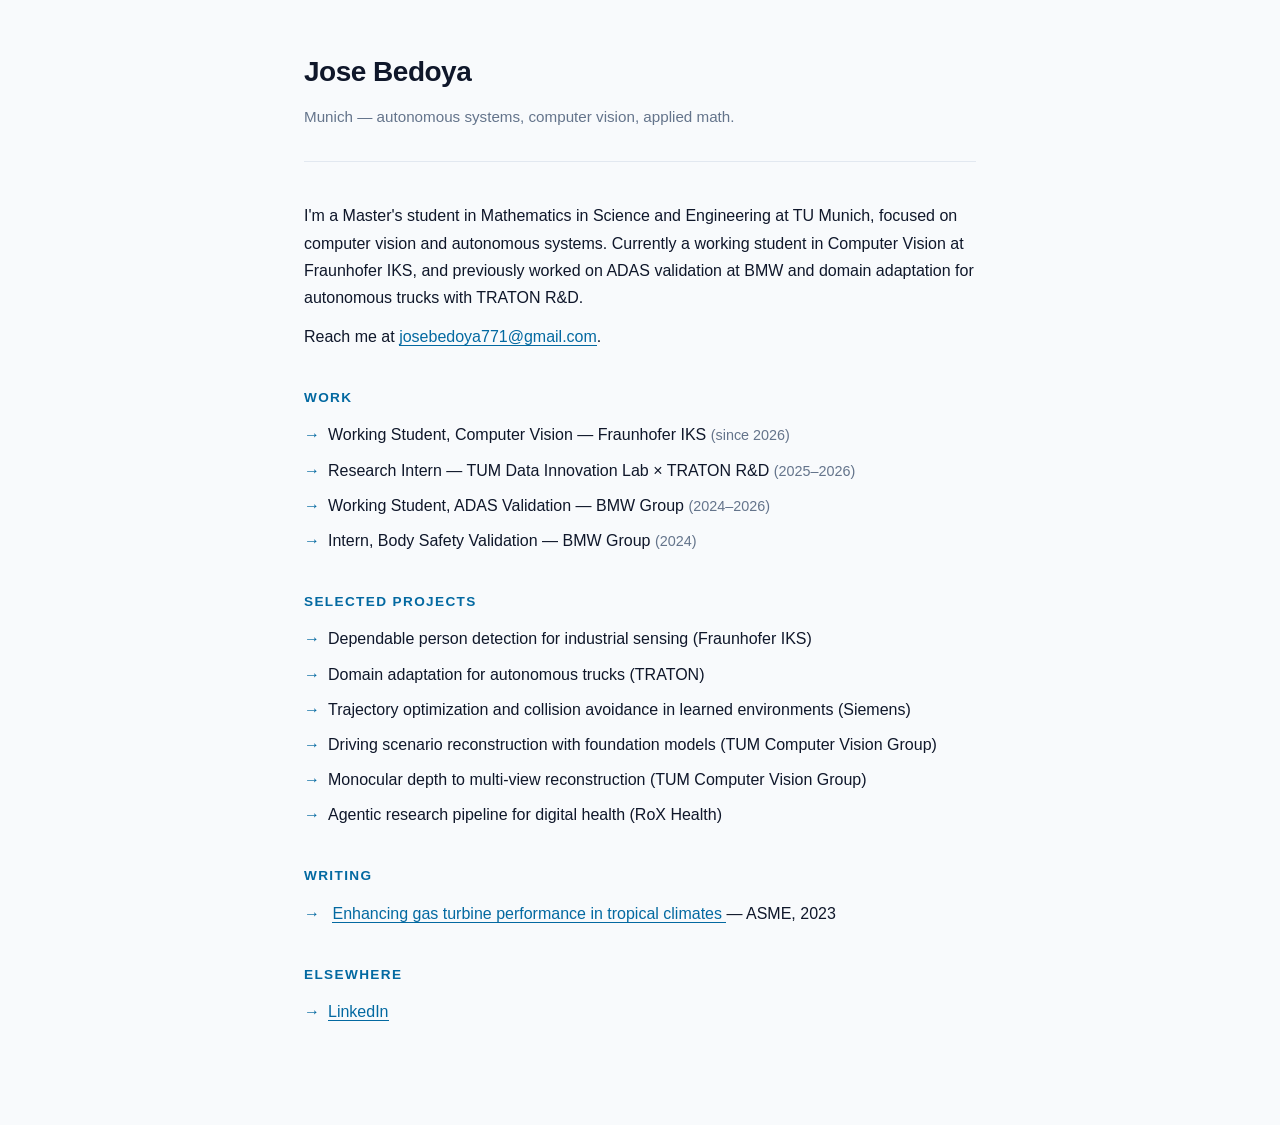
==== index.html @ c8da246c "Updated website 09.2026" ====
<!DOCTYPE html>
<html lang="en">
<head>
<meta charset="UTF-8">
<meta name="viewport" content="width=device-width, initial-scale=1.0">
<title>Jose Bedoya</title>
<meta name="description" content="Personal site of Jose Bedoya.">
<style>
:root {
--text: #0f172a;
--muted: #64748b;
--accent: #0369a1;
--accent-light: #e0f2fe;
--border: #e2e8f0;
--bg: #f8fafc;
    }

@media (prefers-color-scheme: dark) {
:root {
--text: #f1f5f9;
--muted: #cbd5e1;
--accent: #38bdf8;
--accent-light: #082f49;
--border: #334155;
--bg: #0f172a;
      }
    }

* {
margin: 0;
padding: 0;
box-sizing: border-box;
    }

body {
font-family: -apple-system, BlinkMacSystemFont, 'Segoe UI', 'Roboto', 'Oxygen', 'Ubuntu', 'Cantarell', sans-serif;
line-height: 1.7;
color: var(--text);
background: var(--bg);
max-width: 720px;
margin: 0 auto;
padding: 3rem 1.5rem 4rem;
    }

header {
margin-bottom: 2.5rem;
padding-bottom: 2rem;
border-bottom: 1px solid var(--border);
    }

h1 {
font-size: 1.75rem;
font-weight: 700;
margin: 0 0 0.5rem;
letter-spacing: -0.5px;
    }

header p {
color: var(--muted);
margin: 0;
font-size: 0.95rem;
    }

section {
margin-bottom: 2.25rem;
    }

h2 {
font-size: 0.85rem;
font-weight: 700;
text-transform: uppercase;
letter-spacing: 0.1em;
color: var(--accent);
margin: 0 0 0.75rem;
    }

p {
margin: 0 0 0.75rem;
color: var(--text);
    }

p:last-child { margin-bottom: 0; }

a {
color: var(--accent);
text-decoration: none;
border-bottom: 1px solid var(--accent);
transition: all 0.2s ease;
    }

a:hover {
background: var(--accent-light);
border-bottom-color: var(--accent);
padding: 0 2px;
    }

ul {
list-style: none;
padding: 0;
margin: 0;
    }

li {
margin-bottom: 0.5rem;
color: var(--text);
padding-left: 0;
    }

li::before {
content: "→";
color: var(--accent);
margin-right: 0.5rem;
font-weight: 600;
    }

.role-date {
color: var(--muted);
font-size: 0.9rem;
    }
</style>
</head>
<body>
<header>
<h1>Jose Bedoya</h1>
<p>Munich — autonomous systems, computer vision, applied math.</p>
</header>
<section>
<p>
      I'm a Master's student in Mathematics in Science and Engineering at TU Munich,
      focused on computer vision and autonomous systems. Currently a working student
      in Computer Vision at Fraunhofer IKS, and previously worked on ADAS validation
      at BMW and domain adaptation for autonomous trucks with TRATON R&D.
</p>
<p>
      Reach me at <a href="mailto:josebedoya771@gmail.com">josebedoya771@gmail.com</a>.
</p>
</section>
<section>
<h2>Work</h2>
<ul>
<li>Working Student, Computer Vision — Fraunhofer IKS <span class="role-date">(since 2026)</span></li>
<li>Research Intern — TUM Data Innovation Lab × TRATON R&D <span class="role-date">(2025–2026)</span></li>
<li>Working Student, ADAS Validation — BMW Group <span class="role-date">(2024–2026)</span></li>
<li>Intern, Body Safety Validation — BMW Group <span class="role-date">(2024)</span></li>
</ul>
</section>
<section>
<h2>Selected Projects</h2>
<ul>
<li>Dependable person detection for industrial sensing (Fraunhofer IKS)</li>
<li>Domain adaptation for autonomous trucks (TRATON)</li>
<li>Trajectory optimization and collision avoidance in learned environments (Siemens)</li>
<li>Driving scenario reconstruction with foundation models (TUM Computer Vision Group)</li>
<li>Monocular depth to multi-view reconstruction (TUM Computer Vision Group)</li>
<li>Agentic research pipeline for digital health (RoX Health)</li>
</ul>
</section>
<section>
<h2>Writing</h2>
<ul>
<li>
<a href="https://doi.org/10.1115/1.4063679">
          Enhancing gas turbine performance in tropical climates
</a> — ASME, 2023
</li>
</ul>
</section>
<section>
<h2>Elsewhere</h2>
<ul>
<li><a href="https://www.linkedin.com/in/jose-bedoya-916b631a0">LinkedIn</a></li>
</ul>
</section>
</body>
</html>
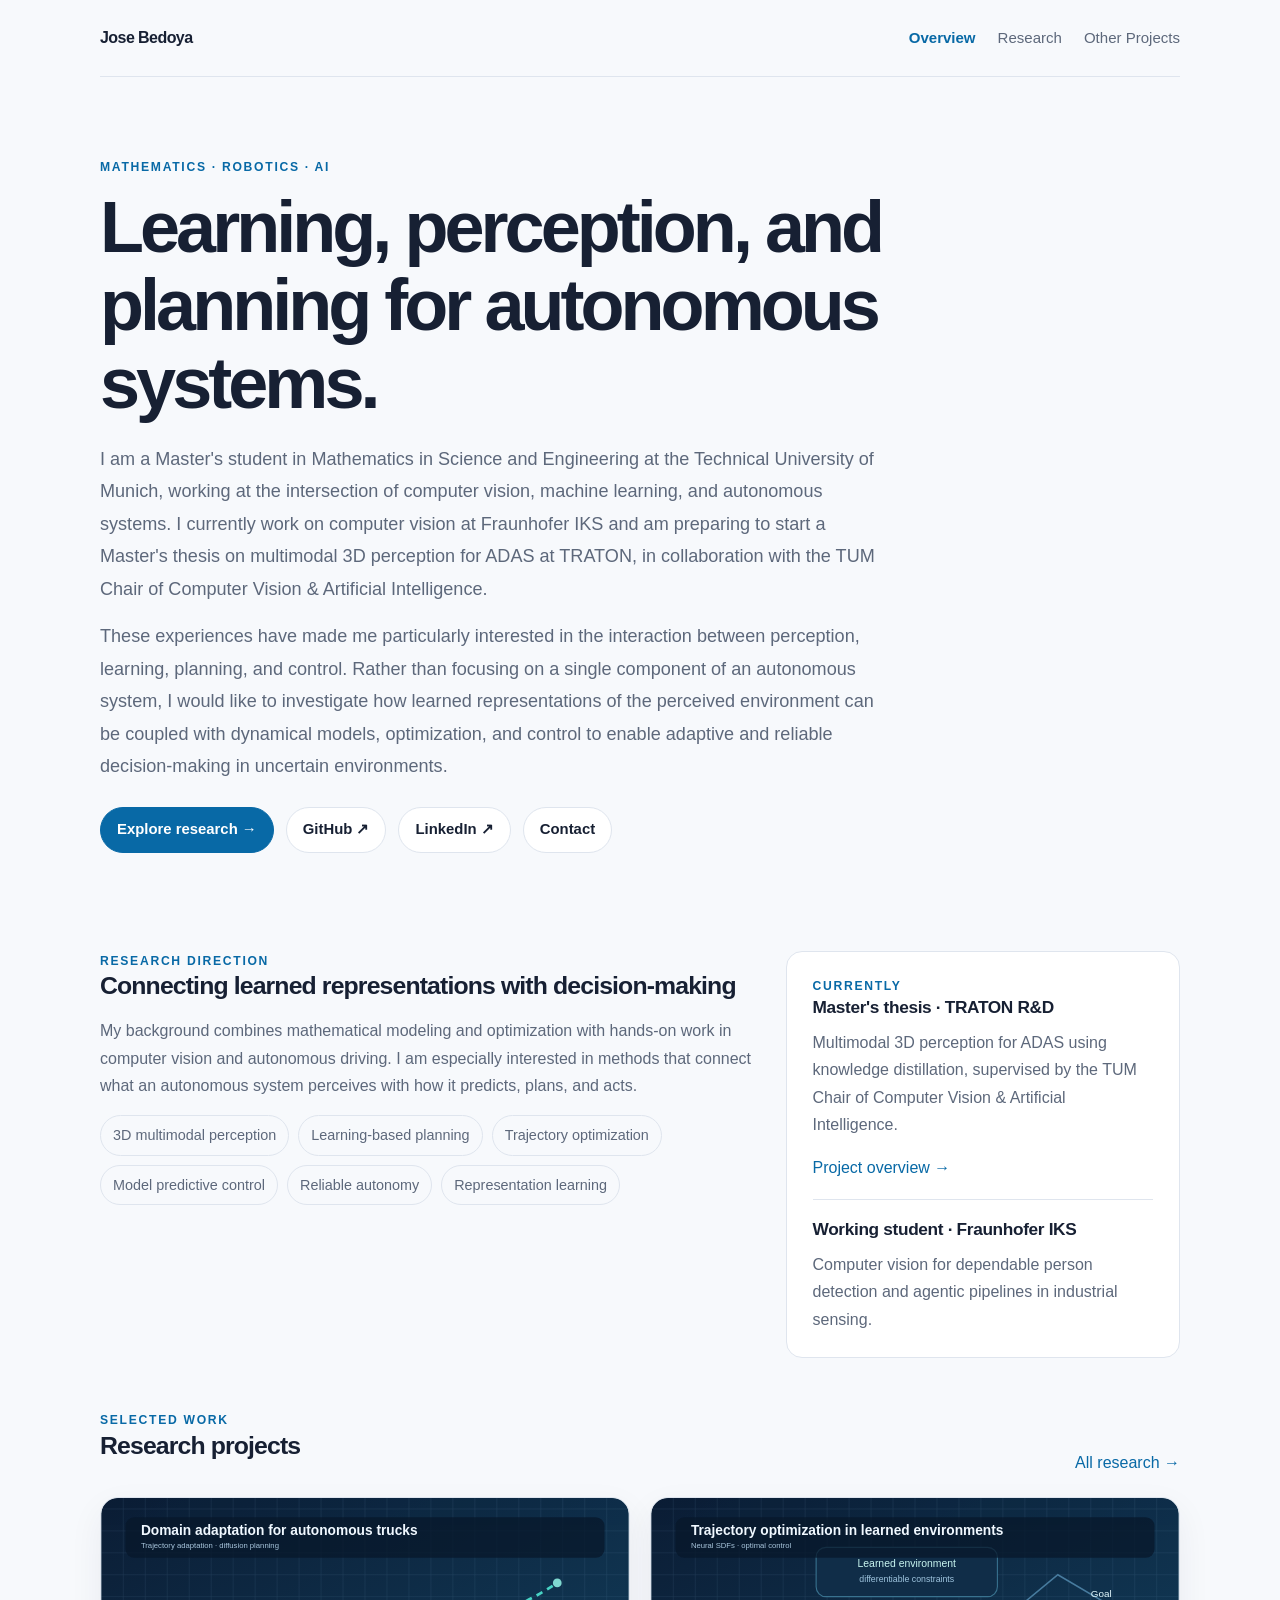
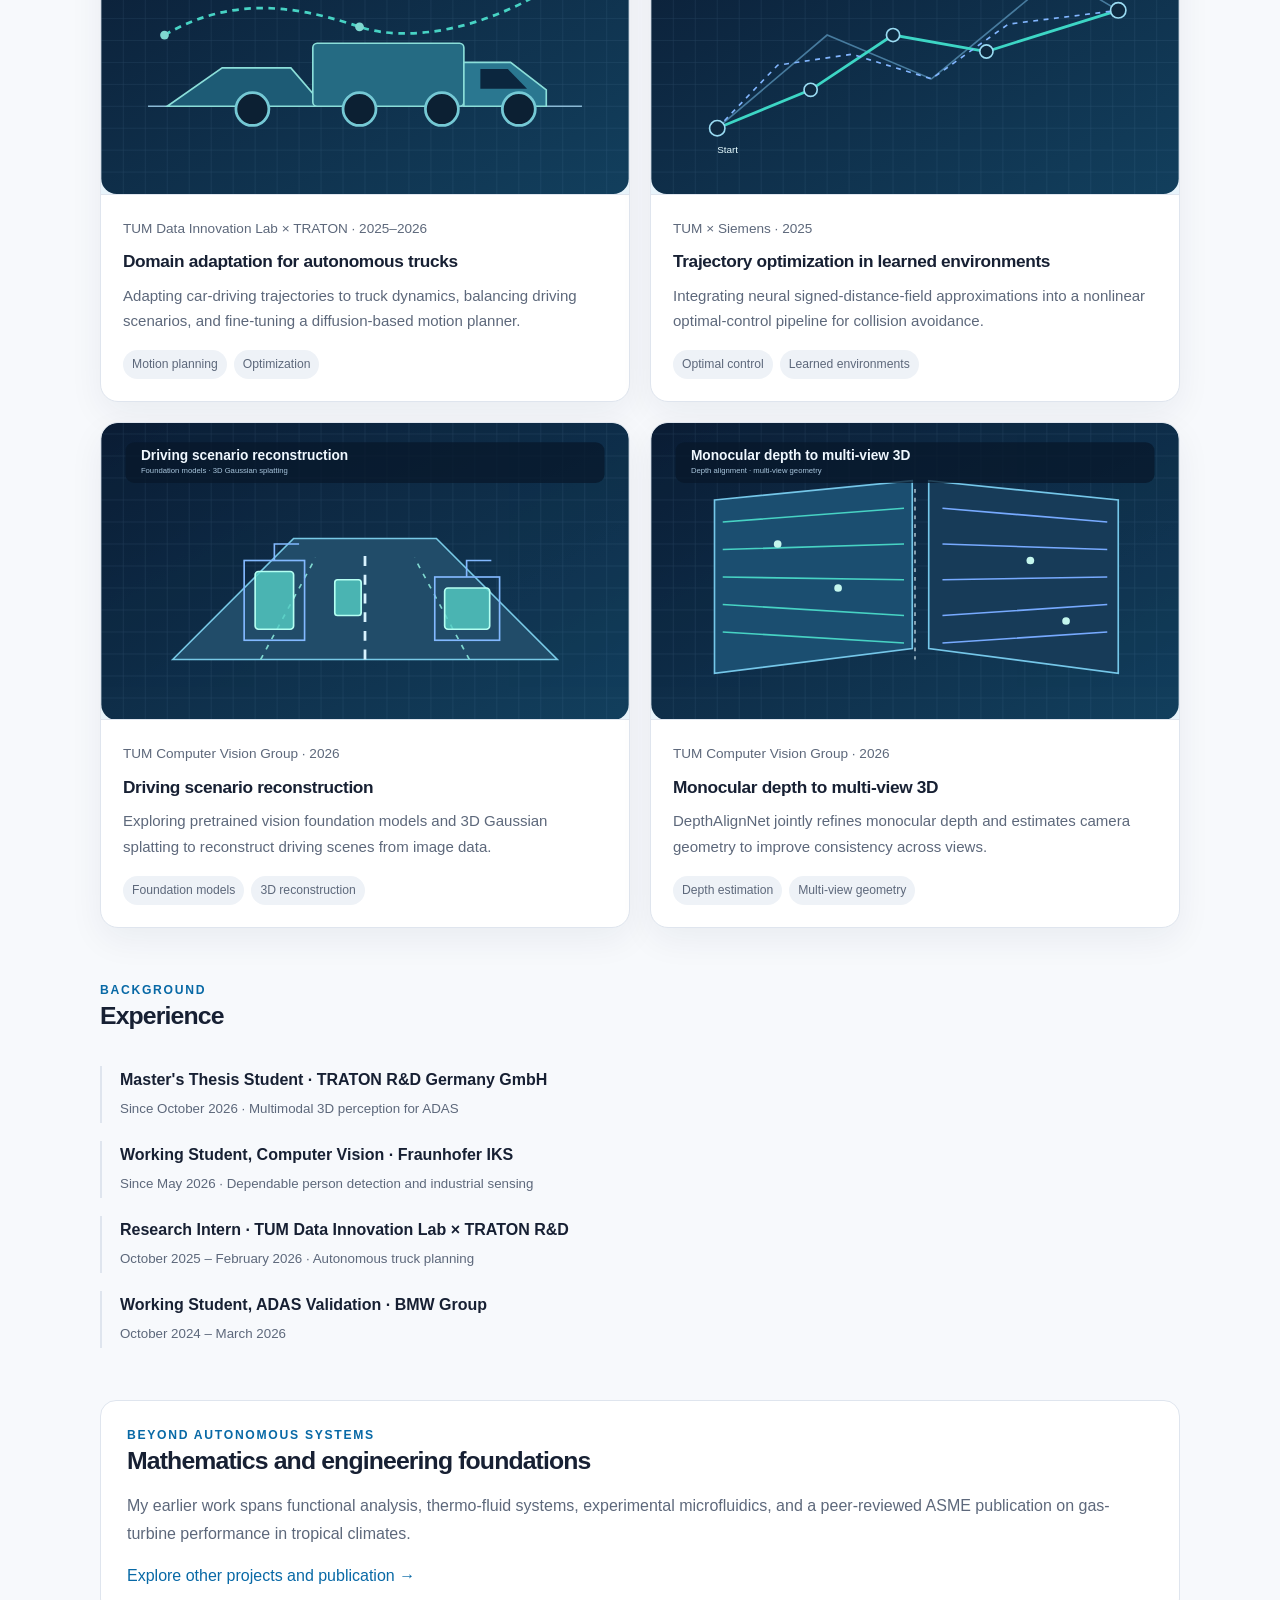
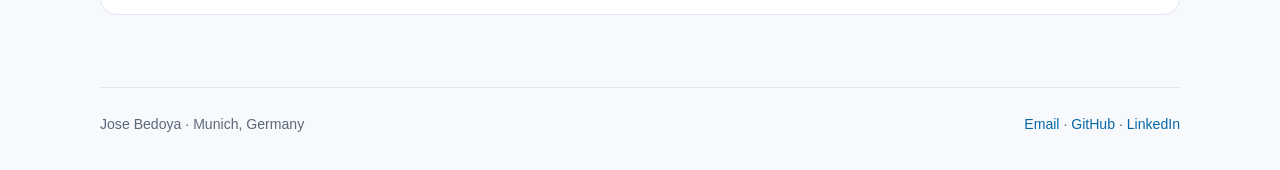
==== commit 043b5560: "Updated website" ====
--- a/index.html
+++ b/index.html
@@ -1,175 +1,22 @@
-<!DOCTYPE html>
-<html lang="en">
-<head>
-<meta charset="UTF-8">
-<meta name="viewport" content="width=device-width, initial-scale=1.0">
-<title>Jose Bedoya</title>
-<meta name="description" content="Personal site of Jose Bedoya.">
-<style>
-:root {
---text: #0f172a;
---muted: #64748b;
---accent: #0369a1;
---accent-light: #e0f2fe;
---border: #e2e8f0;
---bg: #f8fafc;
-    }
-
-@media (prefers-color-scheme: dark) {
-:root {
---text: #f1f5f9;
---muted: #cbd5e1;
---accent: #38bdf8;
---accent-light: #082f49;
---border: #334155;
---bg: #0f172a;
-      }
-    }
-
-* {
-margin: 0;
-padding: 0;
-box-sizing: border-box;
-    }
-
-body {
-font-family: -apple-system, BlinkMacSystemFont, 'Segoe UI', 'Roboto', 'Oxygen', 'Ubuntu', 'Cantarell', sans-serif;
-line-height: 1.7;
-color: var(--text);
-background: var(--bg);
-max-width: 720px;
-margin: 0 auto;
-padding: 3rem 1.5rem 4rem;
-    }
-
-header {
-margin-bottom: 2.5rem;
-padding-bottom: 2rem;
-border-bottom: 1px solid var(--border);
-    }
-
-h1 {
-font-size: 1.75rem;
-font-weight: 700;
-margin: 0 0 0.5rem;
-letter-spacing: -0.5px;
-    }
-
-header p {
-color: var(--muted);
-margin: 0;
-font-size: 0.95rem;
-    }
-
-section {
-margin-bottom: 2.25rem;
-    }
-
-h2 {
-font-size: 0.85rem;
-font-weight: 700;
-text-transform: uppercase;
-letter-spacing: 0.1em;
-color: var(--accent);
-margin: 0 0 0.75rem;
-    }
-
-p {
-margin: 0 0 0.75rem;
-color: var(--text);
-    }
-
-p:last-child { margin-bottom: 0; }
-
-a {
-color: var(--accent);
-text-decoration: none;
-border-bottom: 1px solid var(--accent);
-transition: all 0.2s ease;
-    }
-
-a:hover {
-background: var(--accent-light);
-border-bottom-color: var(--accent);
-padding: 0 2px;
-    }
-
-ul {
-list-style: none;
-padding: 0;
-margin: 0;
-    }
-
-li {
-margin-bottom: 0.5rem;
-color: var(--text);
-padding-left: 0;
-    }
-
-li::before {
-content: "→";
-color: var(--accent);
-margin-right: 0.5rem;
-font-weight: 600;
-    }
-
-.role-date {
-color: var(--muted);
-font-size: 0.9rem;
-    }
-</style>
-</head>
-<body>
-<header>
-<h1>Jose Bedoya</h1>
-<p>Munich — autonomous systems, computer vision, applied math.</p>
-</header>
-<section>
-<p>
-      I'm a Master's student in Mathematics in Science and Engineering at TU Munich,
-      focused on computer vision and autonomous systems. Currently a working student
-      in Computer Vision at Fraunhofer IKS, and previously worked on ADAS validation
-      at BMW and domain adaptation for autonomous trucks with TRATON R&D.
-</p>
-<p>
-      Reach me at <a href="mailto:josebedoya771@gmail.com">josebedoya771@gmail.com</a>.
-</p>
-</section>
-<section>
-<h2>Work</h2>
-<ul>
-<li>Working Student, Computer Vision — Fraunhofer IKS <span class="role-date">(since 2026)</span></li>
-<li>Research Intern — TUM Data Innovation Lab × TRATON R&D <span class="role-date">(2025–2026)</span></li>
-<li>Working Student, ADAS Validation — BMW Group <span class="role-date">(2024–2026)</span></li>
-<li>Intern, Body Safety Validation — BMW Group <span class="role-date">(2024)</span></li>
-</ul>
-</section>
-<section>
-<h2>Selected Projects</h2>
-<ul>
-<li>Dependable person detection for industrial sensing (Fraunhofer IKS)</li>
-<li>Domain adaptation for autonomous trucks (TRATON)</li>
-<li>Trajectory optimization and collision avoidance in learned environments (Siemens)</li>
-<li>Driving scenario reconstruction with foundation models (TUM Computer Vision Group)</li>
-<li>Monocular depth to multi-view reconstruction (TUM Computer Vision Group)</li>
-<li>Agentic research pipeline for digital health (RoX Health)</li>
-</ul>
-</section>
-<section>
-<h2>Writing</h2>
-<ul>
-<li>
-<a href="https://doi.org/10.1115/1.4063679">
-          Enhancing gas turbine performance in tropical climates
-</a> — ASME, 2023
-</li>
-</ul>
-</section>
-<section>
-<h2>Elsewhere</h2>
-<ul>
-<li><a href="https://www.linkedin.com/in/jose-bedoya-916b631a0">LinkedIn</a></li>
-</ul>
-</section>
-</body>
-</html>+<!doctype html>
+<html lang="en"><head><meta charset="utf-8"><meta name="viewport" content="width=device-width,initial-scale=1"><meta name="description" content="Jose Bedoya — learning, perception, planning and control for autonomous systems."><meta name="theme-color" content="#0b1d35"><title>Overview · Jose Bedoya</title><link rel="stylesheet" href="assets/style.css"></head><body><div class="wrap"><nav><a class="brand" href="index.html">Jose Bedoya</a><div class="navlinks"><a href="index.html" aria-current="page">Overview</a><a href="research.html" >Research</a><a href="projects.html" >Other Projects</a></div></nav><main>
+<section class="hero"><div class="eyebrow">Mathematics · Robotics · AI</div>
+<h1>Learning, perception, and planning for autonomous systems.</h1>
+<p class="lead">I am a Master's student in Mathematics in Science and Engineering at the Technical University of Munich, working at the intersection of computer vision, machine learning, and autonomous systems. I currently work on computer vision at Fraunhofer IKS and am preparing to start a Master's thesis on multimodal 3D perception for ADAS at TRATON, in collaboration with the TUM Chair of Computer Vision & Artificial Intelligence.</p>
+<p class="lead">These experiences have made me particularly interested in the interaction between perception, learning, planning, and control. Rather than focusing on a single component of an autonomous system, I would like to investigate how learned representations of the perceived environment can be coupled with dynamical models, optimization, and control to enable adaptive and reliable decision-making in uncertain environments.</p>
+<div class="hero-actions"><a class="button primary" href="research.html">Explore research →</a><a class="button" href="https://github.com/joebarranquilla">GitHub ↗</a><a class="button" href="https://www.linkedin.com/in/jose-bedoya-916b631a0">LinkedIn ↗</a><a class="button" href="mailto:josebedoya771@gmail.com">Contact</a></div></section>
+<section class="section two-col"><div><div class="eyebrow">Research direction</div><h2>Connecting learned representations with decision-making</h2><p>My background combines mathematical modeling and optimization with hands-on work in computer vision and autonomous driving. I am especially interested in methods that connect what an autonomous system perceives with how it predicts, plans, and acts.</p><div class="interest-list"><span>3D multimodal perception</span><span>Learning-based planning</span><span>Trajectory optimization</span><span>Model predictive control</span><span>Reliable autonomy</span><span>Representation learning</span></div></div><aside class="callout"><div class="eyebrow">Currently</div><h3>Master's thesis · TRATON R&D</h3><p>Multimodal 3D perception for ADAS using knowledge distillation, supervised by the TUM Chair of Computer Vision & Artificial Intelligence.</p><p><a href="research.html#traton">Project overview →</a></p><hr style="border:0;border-top:1px solid var(--line);margin:18px 0"><h3>Working student · Fraunhofer IKS</h3><p>Computer vision for dependable person detection and agentic pipelines in industrial sensing.</p></aside></section>
+<section class="section"><div class="section-head"><div><div class="eyebrow">Selected work</div><h2>Research projects</h2></div><a href="research.html">All research →</a></div><div class="grid">
+<article class="card"><img class="card-media" src="assets/projects/truck-adaptation.svg" alt="Illustrative schematic of truck trajectory adaptation"><div class="card-body"><div class="meta">TUM Data Innovation Lab × TRATON · 2025–2026</div><h3>Domain adaptation for autonomous trucks</h3><p>Adapting car-driving trajectories to truck dynamics, balancing driving scenarios, and fine-tuning a diffusion-based motion planner.</p><div class="tags"><span class="tag">Motion planning</span><span class="tag">Optimization</span></div></div></article>
+<article class="card"><img class="card-media" src="assets/projects/trajectory-optimization.svg" alt="Illustrative trajectory optimization schematic"><div class="card-body"><div class="meta">TUM × Siemens · 2025</div><h3>Trajectory optimization in learned environments</h3><p>Integrating neural signed-distance-field approximations into a nonlinear optimal-control pipeline for collision avoidance.</p><div class="tags"><span class="tag">Optimal control</span><span class="tag">Learned environments</span></div></div></article>
+<article class="card"><img class="card-media" src="assets/projects/driving-reconstruction.svg" alt="Illustrative driving scene reconstruction schematic"><div class="card-body"><div class="meta">TUM Computer Vision Group · 2026</div><h3>Driving scenario reconstruction</h3><p>Exploring pretrained vision foundation models and 3D Gaussian splatting to reconstruct driving scenes from image data.</p><div class="tags"><span class="tag">Foundation models</span><span class="tag">3D reconstruction</span></div></div></article>
+<article class="card"><img class="card-media" src="assets/projects/depth-alignment.svg" alt="Illustrative multi-view depth alignment schematic"><div class="card-body"><div class="meta">TUM Computer Vision Group · 2026</div><h3>Monocular depth to multi-view 3D</h3><p>DepthAlignNet jointly refines monocular depth and estimates camera geometry to improve consistency across views.</p><div class="tags"><span class="tag">Depth estimation</span><span class="tag">Multi-view geometry</span></div></div></article>
+</div></section>
+<section class="section"><div class="section-head"><div><div class="eyebrow">Background</div><h2>Experience</h2></div></div><div class="timeline">
+<div class="timeline-item"><strong>Master's Thesis Student · TRATON R&D Germany GmbH</strong><small>Since October 2026 · Multimodal 3D perception for ADAS</small></div>
+<div class="timeline-item"><strong>Working Student, Computer Vision · Fraunhofer IKS</strong><small>Since May 2026 · Dependable person detection and industrial sensing</small></div>
+<div class="timeline-item"><strong>Research Intern · TUM Data Innovation Lab × TRATON R&D</strong><small>October 2025 – February 2026 · Autonomous truck planning</small></div>
+<div class="timeline-item"><strong>Working Student, ADAS Validation · BMW Group</strong><small>October 2024 – March 2026</small></div>
+</div></section>
+<section class="section"><div class="callout"><div class="eyebrow">Beyond autonomous systems</div><h2>Mathematics and engineering foundations</h2><p>My earlier work spans functional analysis, thermo-fluid systems, experimental microfluidics, and a peer-reviewed ASME publication on gas-turbine performance in tropical climates.</p><a href="projects.html">Explore other projects and publication →</a></div></section>
+</main><footer><span>Jose Bedoya · Munich, Germany</span><span><a href="mailto:josebedoya771@gmail.com">Email</a> · <a href="https://github.com/joebarranquilla">GitHub</a> · <a href="https://www.linkedin.com/in/jose-bedoya-916b631a0">LinkedIn</a></span></footer></div></body></html>
--- a/assets/style.css
+++ b/assets/style.css
@@ -0,0 +1,7 @@
+:root{color-scheme:light dark;--bg:#f7f9fc;--surface:#fff;--text:#172033;--muted:#5d687b;--line:#dfe5ee;--accent:#0869a6;--soft:#e8f4fb;--tag:#eef2f7;--shadow:0 12px 35px rgba(20,40,70,.06)}
+@media(prefers-color-scheme:dark){:root{--bg:#0b1220;--surface:#111b2d;--text:#eef3fb;--muted:#a9b6c9;--line:#28364b;--accent:#62c5ff;--soft:#122c40;--tag:#1a273a;--shadow:0 12px 35px rgba(0,0,0,.18)}}
+*{box-sizing:border-box}html{scroll-behavior:smooth}body{margin:0;background:var(--bg);color:var(--text);font:16px/1.72 Inter,-apple-system,BlinkMacSystemFont,"Segoe UI",sans-serif}
+a{color:var(--accent);text-decoration:none}a:hover{text-decoration:underline}.wrap{width:min(1080px,calc(100% - 40px));margin:auto}
+nav{display:flex;align-items:center;justify-content:space-between;gap:20px;padding:24px 0;border-bottom:1px solid var(--line)}.brand{font-weight:750;letter-spacing:-.035em;color:var(--text)}.navlinks{display:flex;gap:22px;flex-wrap:wrap}.navlinks a{font-size:.94rem;color:var(--muted)}.navlinks a[aria-current=page]{color:var(--accent);font-weight:700}
+main{padding:58px 0 72px}.eyebrow{text-transform:uppercase;letter-spacing:.14em;font-size:.76rem;font-weight:750;color:var(--accent)}h1,h2,h3,p{margin-top:0}h1{font-size:clamp(2.4rem,6vw,4.5rem);line-height:1.08;letter-spacing:-.055em;max-width:850px;margin:12px 0 20px}h2{font-size:1.55rem;letter-spacing:-.035em;line-height:1.2;margin-bottom:16px}h3{font-size:1.08rem;line-height:1.35;letter-spacing:-.02em;margin-bottom:9px}p{color:var(--muted);margin-bottom:15px}.lead{font-size:1.13rem;max-width:790px;line-height:1.8}.hero{padding:22px 0 46px}.hero-actions{display:flex;gap:12px;flex-wrap:wrap;margin-top:24px}.button{display:inline-flex;align-items:center;gap:8px;border:1px solid var(--line);border-radius:999px;padding:9px 16px;font-size:.93rem;font-weight:650;color:var(--text);background:var(--surface)}.button.primary{background:var(--accent);border-color:var(--accent);color:white}.section{margin-top:52px}.section-head{display:flex;align-items:end;justify-content:space-between;gap:20px;margin-bottom:20px}.section-head p{margin:0}.grid{display:grid;grid-template-columns:repeat(2,minmax(0,1fr));gap:20px}.card{border:1px solid var(--line);background:var(--surface);border-radius:18px;overflow:hidden;box-shadow:var(--shadow)}.card-media{display:block;width:100%;aspect-ratio:16/9;object-fit:cover;background:var(--soft);border-bottom:1px solid var(--line)}.card-body{padding:22px}.meta{font-size:.85rem;color:var(--muted);margin-bottom:10px}.tags{display:flex;gap:7px;flex-wrap:wrap;margin-top:16px}.tag{font-size:.76rem;color:var(--muted);background:var(--tag);border-radius:999px;padding:4px 9px}.card p{font-size:.94rem;margin-bottom:0}.project-list{display:grid;gap:20px}.project{display:grid;grid-template-columns:minmax(220px,.85fr) minmax(0,1.35fr);gap:24px;border:1px solid var(--line);background:var(--surface);border-radius:18px;overflow:hidden;padding:18px}.project img{width:100%;height:100%;min-height:190px;max-height:270px;object-fit:cover;border-radius:12px;background:var(--soft)}.project-content{padding:6px 6px 6px 0}.project-content p{margin-bottom:12px}.project-links{display:flex;gap:14px;flex-wrap:wrap;font-size:.92rem;margin-top:13px}.callout{padding:24px 26px;border:1px solid var(--line);border-radius:16px;background:var(--surface)}.callout p:last-child{margin-bottom:0}.two-col{display:grid;grid-template-columns:1.25fr .75fr;gap:28px}.interest-list{display:flex;flex-wrap:wrap;gap:9px}.interest-list span{border:1px solid var(--line);border-radius:999px;padding:7px 12px;color:var(--muted);font-size:.9rem}.timeline{display:grid;gap:18px}.timeline-item{border-left:2px solid var(--line);padding:0 0 2px 18px}.timeline-item strong{display:block}.timeline-item small{color:var(--muted)}footer{border-top:1px solid var(--line);padding:24px 0 34px;color:var(--muted);font-size:.88rem;display:flex;justify-content:space-between;gap:20px;flex-wrap:wrap}
+@media(max-width:720px){.wrap{width:min(100% - 28px,1080px)}nav{align-items:flex-start;flex-direction:column}.navlinks{gap:15px}main{padding-top:38px}.grid,.two-col{grid-template-columns:1fr}.project{grid-template-columns:1fr}.project img{height:auto;aspect-ratio:16/9;min-height:0}.section{margin-top:40px}.card-body{padding:18px}}
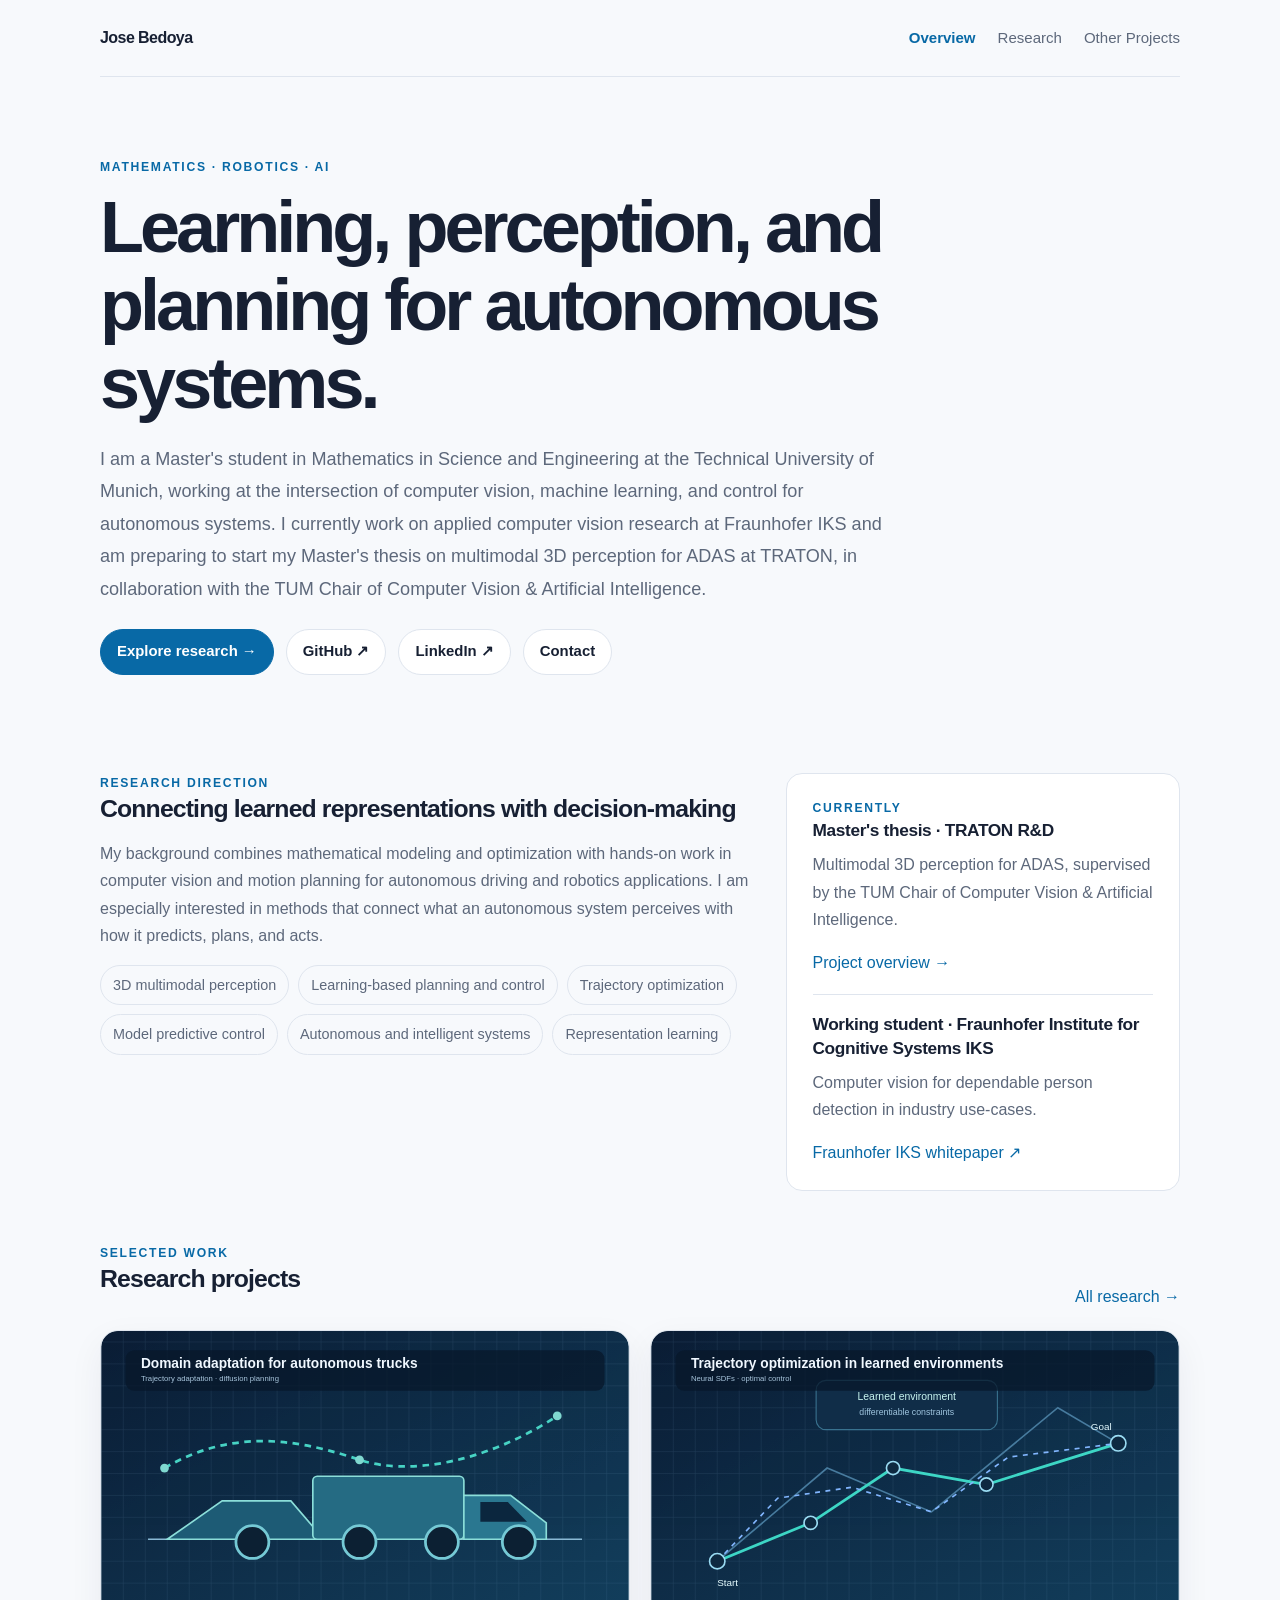
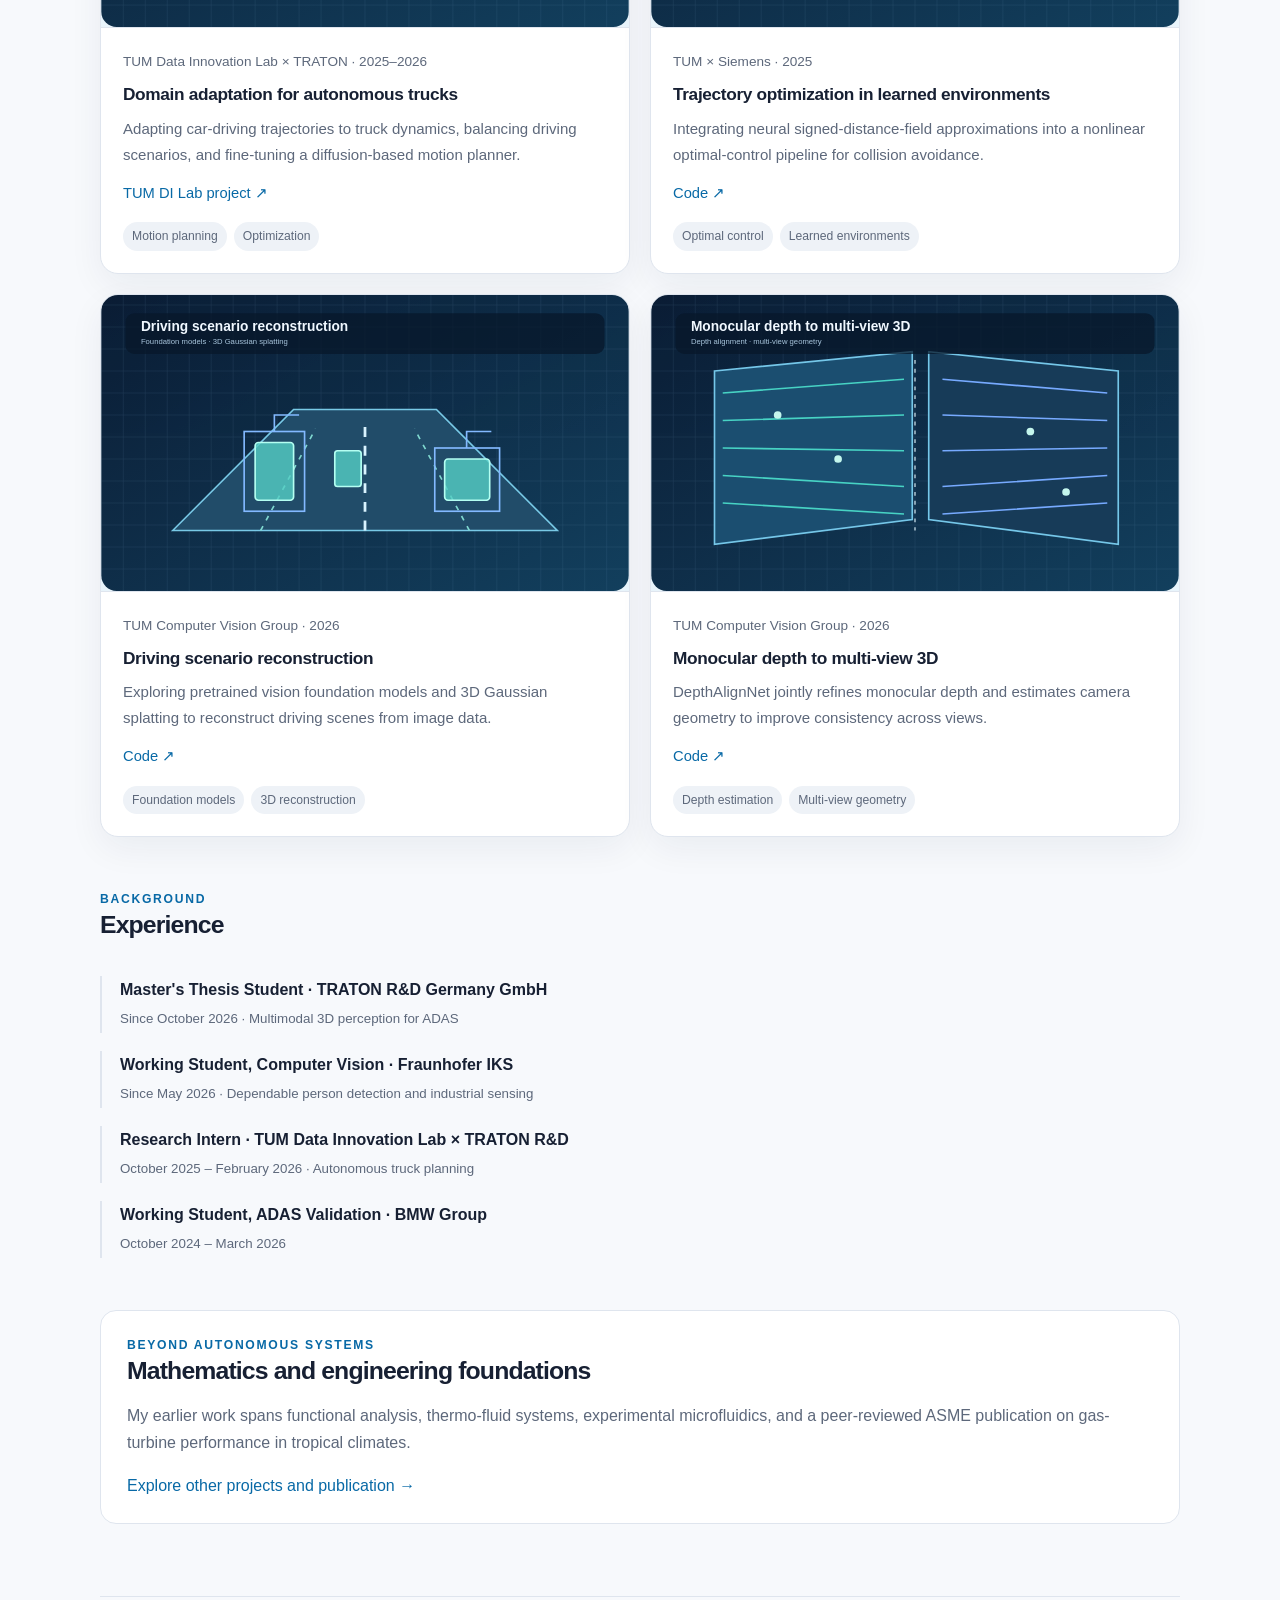
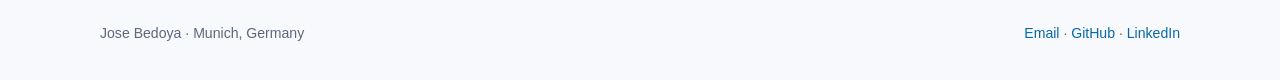
==== commit 5562ba12: "Adapted illustrations" ====
--- a/index.html
+++ b/index.html
@@ -2,15 +2,14 @@
 <html lang="en"><head><meta charset="utf-8"><meta name="viewport" content="width=device-width,initial-scale=1"><meta name="description" content="Jose Bedoya — learning, perception, planning and control for autonomous systems."><meta name="theme-color" content="#0b1d35"><title>Overview · Jose Bedoya</title><link rel="stylesheet" href="assets/style.css"></head><body><div class="wrap"><nav><a class="brand" href="index.html">Jose Bedoya</a><div class="navlinks"><a href="index.html" aria-current="page">Overview</a><a href="research.html" >Research</a><a href="projects.html" >Other Projects</a></div></nav><main>
 <section class="hero"><div class="eyebrow">Mathematics · Robotics · AI</div>
 <h1>Learning, perception, and planning for autonomous systems.</h1>
-<p class="lead">I am a Master's student in Mathematics in Science and Engineering at the Technical University of Munich, working at the intersection of computer vision, machine learning, and autonomous systems. I currently work on computer vision at Fraunhofer IKS and am preparing to start a Master's thesis on multimodal 3D perception for ADAS at TRATON, in collaboration with the TUM Chair of Computer Vision & Artificial Intelligence.</p>
-<p class="lead">These experiences have made me particularly interested in the interaction between perception, learning, planning, and control. Rather than focusing on a single component of an autonomous system, I would like to investigate how learned representations of the perceived environment can be coupled with dynamical models, optimization, and control to enable adaptive and reliable decision-making in uncertain environments.</p>
+<p class="lead">I am a Master's student in Mathematics in Science and Engineering at the Technical University of Munich, working at the intersection of computer vision, machine learning, and control for autonomous systems. I currently work on applied computer vision research at Fraunhofer IKS and am preparing to start my Master's thesis on multimodal 3D perception for ADAS at TRATON, in collaboration with the TUM Chair of Computer Vision & Artificial Intelligence.</p>
 <div class="hero-actions"><a class="button primary" href="research.html">Explore research →</a><a class="button" href="https://github.com/joebarranquilla">GitHub ↗</a><a class="button" href="https://www.linkedin.com/in/jose-bedoya-916b631a0">LinkedIn ↗</a><a class="button" href="mailto:josebedoya771@gmail.com">Contact</a></div></section>
-<section class="section two-col"><div><div class="eyebrow">Research direction</div><h2>Connecting learned representations with decision-making</h2><p>My background combines mathematical modeling and optimization with hands-on work in computer vision and autonomous driving. I am especially interested in methods that connect what an autonomous system perceives with how it predicts, plans, and acts.</p><div class="interest-list"><span>3D multimodal perception</span><span>Learning-based planning</span><span>Trajectory optimization</span><span>Model predictive control</span><span>Reliable autonomy</span><span>Representation learning</span></div></div><aside class="callout"><div class="eyebrow">Currently</div><h3>Master's thesis · TRATON R&D</h3><p>Multimodal 3D perception for ADAS using knowledge distillation, supervised by the TUM Chair of Computer Vision & Artificial Intelligence.</p><p><a href="research.html#traton">Project overview →</a></p><hr style="border:0;border-top:1px solid var(--line);margin:18px 0"><h3>Working student · Fraunhofer IKS</h3><p>Computer vision for dependable person detection and agentic pipelines in industrial sensing.</p></aside></section>
+<section class="section two-col"><div><div class="eyebrow">Research direction</div><h2>Connecting learned representations with decision-making</h2><p>My background combines mathematical modeling and optimization with hands-on work in computer vision and motion planning for autonomous driving and robotics applications. I am especially interested in methods that connect what an autonomous system perceives with how it predicts, plans, and acts.</p><div class="interest-list"><span>3D multimodal perception</span><span>Learning-based planning and control</span><span>Trajectory optimization</span><span>Model predictive control</span><span>Autonomous and intelligent systems</span><span>Representation learning</span></div></div><aside class="callout"><div class="eyebrow">Currently</div><h3>Master's thesis · TRATON R&D</h3><p>Multimodal 3D perception for ADAS, supervised by the TUM Chair of Computer Vision & Artificial Intelligence.</p><p><a href="research.html#traton">Project overview →</a></p><hr style="border:0;border-top:1px solid var(--line);margin:18px 0"><h3>Working student · Fraunhofer Institute for Cognitive Systems IKS</h3><p>Computer vision for dependable person detection in industry use-cases.</p><p><a href="https://www.iks.fraunhofer.de/en/publications/whitepapers-studies/whitepaper-dependable-person-detection.html">Fraunhofer IKS whitepaper ↗</a></p></aside></section>
 <section class="section"><div class="section-head"><div><div class="eyebrow">Selected work</div><h2>Research projects</h2></div><a href="research.html">All research →</a></div><div class="grid">
-<article class="card"><img class="card-media" src="assets/projects/truck-adaptation.svg" alt="Illustrative schematic of truck trajectory adaptation"><div class="card-body"><div class="meta">TUM Data Innovation Lab × TRATON · 2025–2026</div><h3>Domain adaptation for autonomous trucks</h3><p>Adapting car-driving trajectories to truck dynamics, balancing driving scenarios, and fine-tuning a diffusion-based motion planner.</p><div class="tags"><span class="tag">Motion planning</span><span class="tag">Optimization</span></div></div></article>
-<article class="card"><img class="card-media" src="assets/projects/trajectory-optimization.svg" alt="Illustrative trajectory optimization schematic"><div class="card-body"><div class="meta">TUM × Siemens · 2025</div><h3>Trajectory optimization in learned environments</h3><p>Integrating neural signed-distance-field approximations into a nonlinear optimal-control pipeline for collision avoidance.</p><div class="tags"><span class="tag">Optimal control</span><span class="tag">Learned environments</span></div></div></article>
-<article class="card"><img class="card-media" src="assets/projects/driving-reconstruction.svg" alt="Illustrative driving scene reconstruction schematic"><div class="card-body"><div class="meta">TUM Computer Vision Group · 2026</div><h3>Driving scenario reconstruction</h3><p>Exploring pretrained vision foundation models and 3D Gaussian splatting to reconstruct driving scenes from image data.</p><div class="tags"><span class="tag">Foundation models</span><span class="tag">3D reconstruction</span></div></div></article>
-<article class="card"><img class="card-media" src="assets/projects/depth-alignment.svg" alt="Illustrative multi-view depth alignment schematic"><div class="card-body"><div class="meta">TUM Computer Vision Group · 2026</div><h3>Monocular depth to multi-view 3D</h3><p>DepthAlignNet jointly refines monocular depth and estimates camera geometry to improve consistency across views.</p><div class="tags"><span class="tag">Depth estimation</span><span class="tag">Multi-view geometry</span></div></div></article>
+<article class="card"><img class="card-media" src="assets/projects/truck-adaptation.svg" alt="Illustrative schematic of truck trajectory adaptation"><div class="card-body"><div class="meta">TUM Data Innovation Lab × TRATON · 2025–2026</div><h3>Domain adaptation for autonomous trucks</h3><p>Adapting car-driving trajectories to truck dynamics, balancing driving scenarios, and fine-tuning a diffusion-based motion planner.</p><div class="project-links"><a href="https://www.mdsi.tum.de/di-lab/vergangene-projekte/ws25-traton-domain-adaptation-for-autonomous-trucks-leveraging-car-based-driving-data/">TUM DI Lab project ↗</a></div><div class="tags"><span class="tag">Motion planning</span><span class="tag">Optimization</span></div></div></article>
+<article class="card"><img class="card-media" src="assets/projects/trajectory-optimization.svg" alt="Illustrative trajectory optimization schematic"><div class="card-body"><div class="meta">TUM × Siemens · 2025</div><h3>Trajectory optimization in learned environments</h3><p>Integrating neural signed-distance-field approximations into a nonlinear optimal-control pipeline for collision avoidance.</p><div class="project-links"><a href="https://github.com/pyMSE/NLOTrajectories">Code ↗</a></div><div class="tags"><span class="tag">Optimal control</span><span class="tag">Learned environments</span></div></div></article>
+<article class="card"><img class="card-media" src="assets/projects/driving-reconstruction.svg" alt="Illustrative driving scene reconstruction schematic"><div class="card-body"><div class="meta">TUM Computer Vision Group · 2026</div><h3>Driving scenario reconstruction</h3><p>Exploring pretrained vision foundation models and 3D Gaussian splatting to reconstruct driving scenes from image data.</p><div class="project-links"><a href="https://github.com/joebarranquilla/Driving-Scene3R">Code ↗</a></div><div class="tags"><span class="tag">Foundation models</span><span class="tag">3D reconstruction</span></div></div></article>
+<article class="card"><img class="card-media" src="assets/projects/depth-alignment.svg" alt="Illustrative multi-view depth alignment schematic"><div class="card-body"><div class="meta">TUM Computer Vision Group · 2026</div><h3>Monocular depth to multi-view 3D</h3><p>DepthAlignNet jointly refines monocular depth and estimates camera geometry to improve consistency across views.</p><div class="project-links"><a href="https://github.com/LaraTompa/mono-depth-to-3DR">Code ↗</a></div><div class="tags"><span class="tag">Depth estimation</span><span class="tag">Multi-view geometry</span></div></div></article>
 </div></section>
 <section class="section"><div class="section-head"><div><div class="eyebrow">Background</div><h2>Experience</h2></div></div><div class="timeline">
 <div class="timeline-item"><strong>Master's Thesis Student · TRATON R&D Germany GmbH</strong><small>Since October 2026 · Multimodal 3D perception for ADAS</small></div>
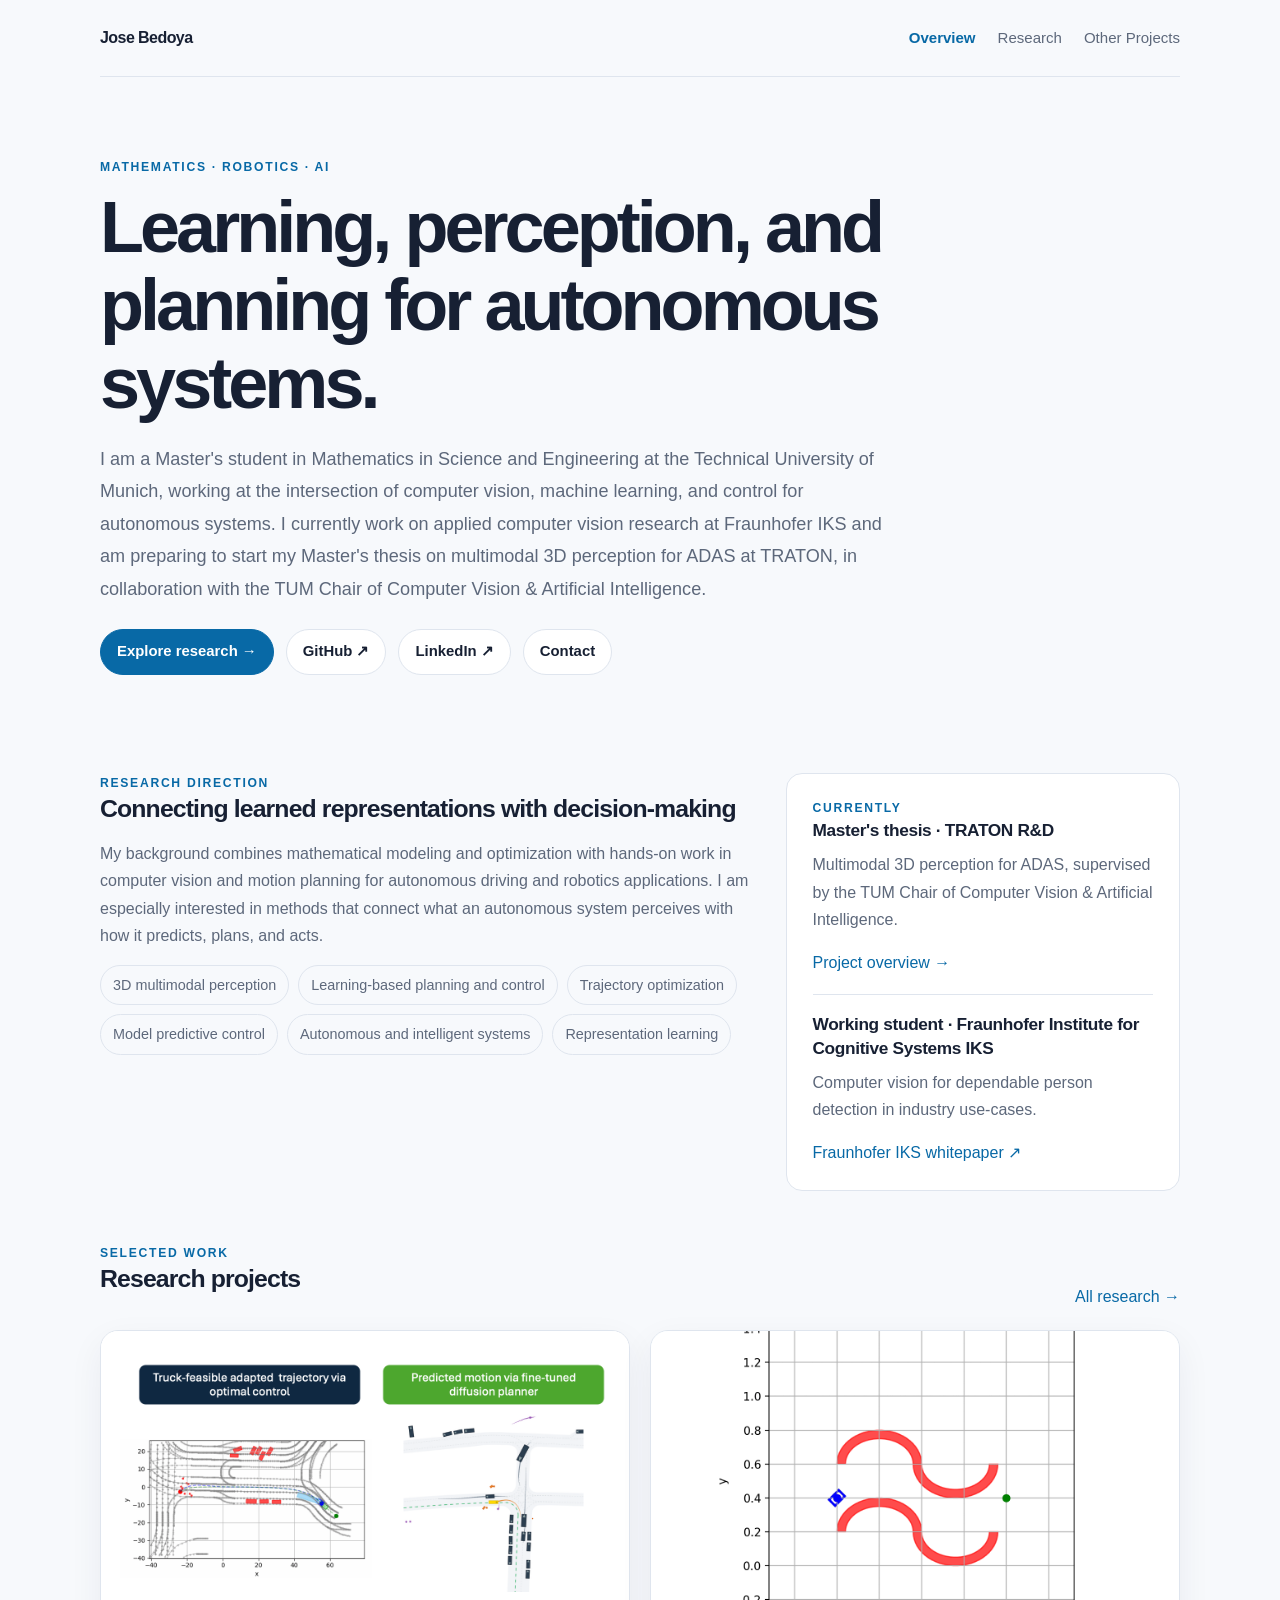
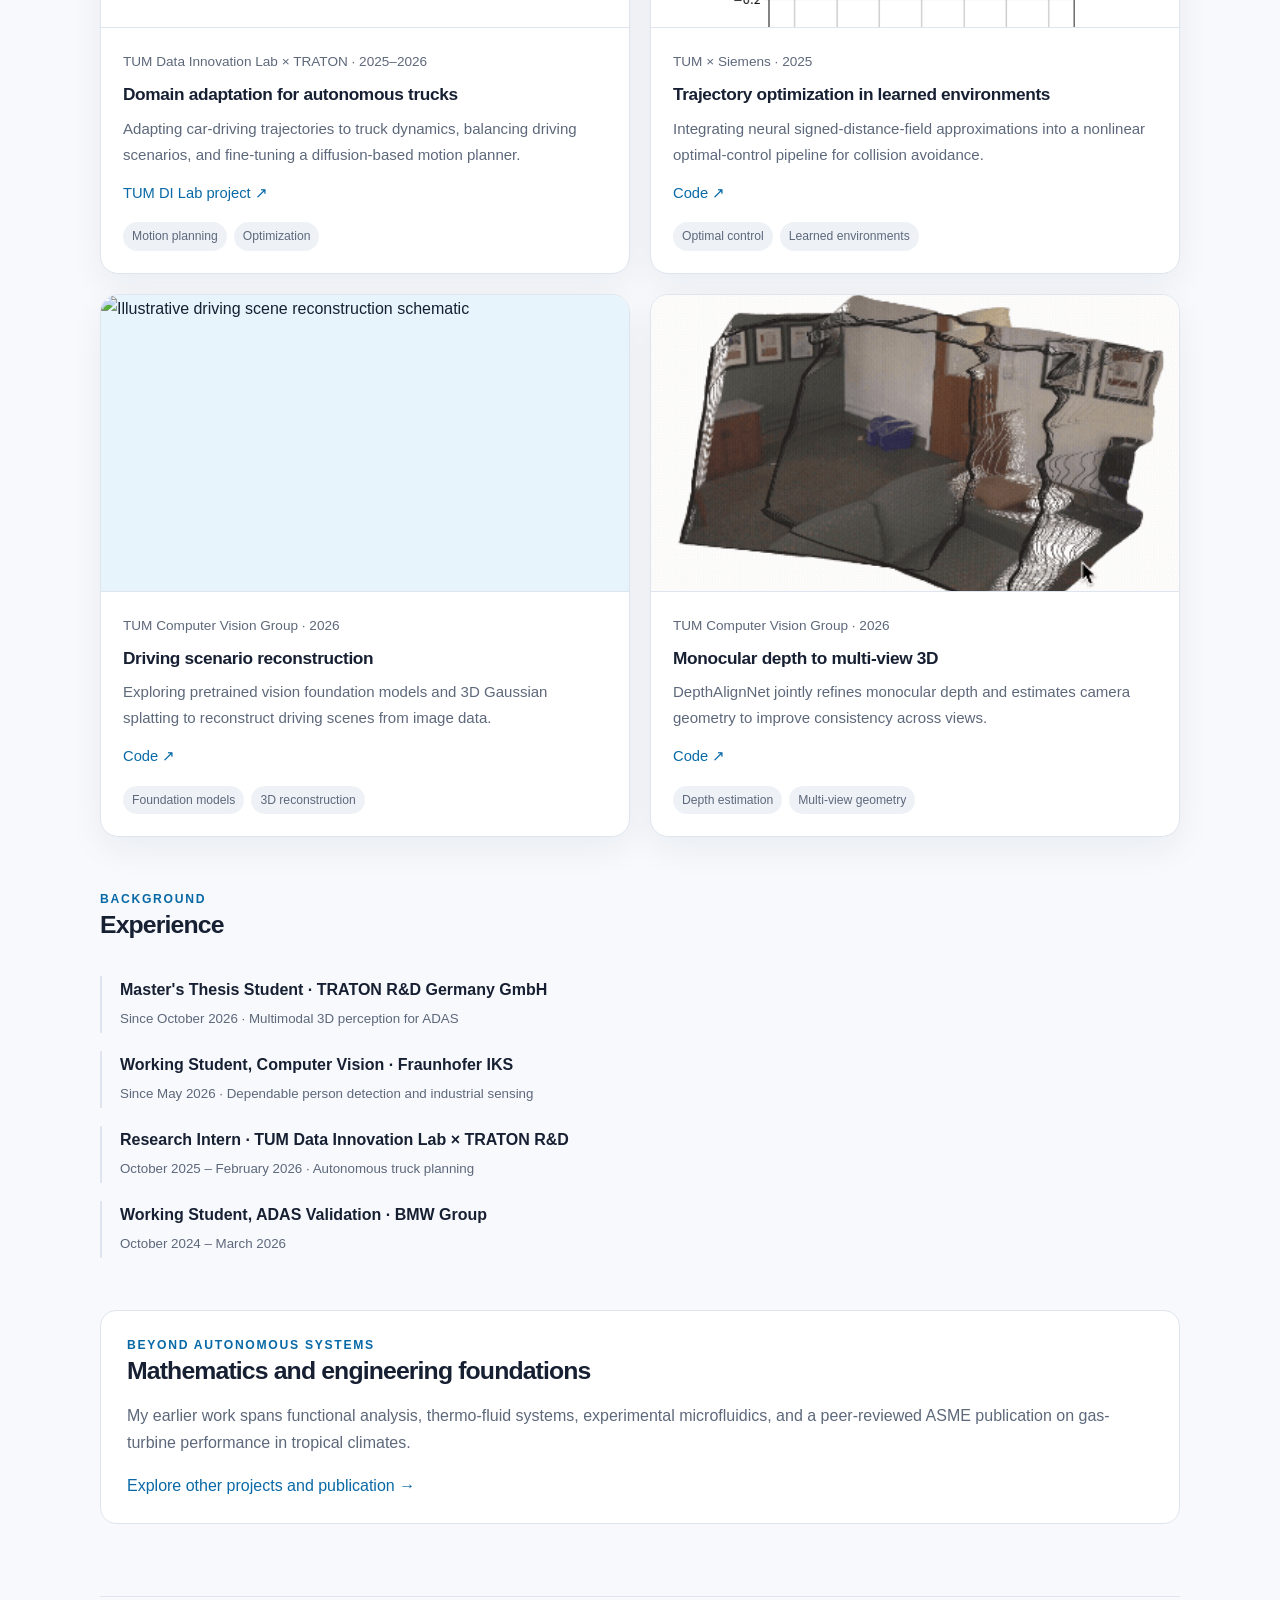
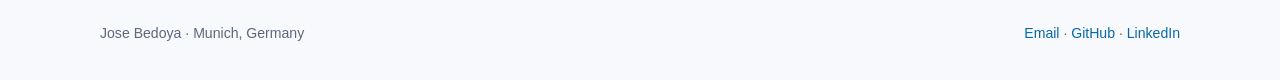
==== commit fcd5676e: "Fixed images and shortened descriptions" ====
--- a/index.html
+++ b/index.html
@@ -6,10 +6,10 @@
 <div class="hero-actions"><a class="button primary" href="research.html">Explore research →</a><a class="button" href="https://github.com/joebarranquilla">GitHub ↗</a><a class="button" href="https://www.linkedin.com/in/jose-bedoya-916b631a0">LinkedIn ↗</a><a class="button" href="mailto:josebedoya771@gmail.com">Contact</a></div></section>
 <section class="section two-col"><div><div class="eyebrow">Research direction</div><h2>Connecting learned representations with decision-making</h2><p>My background combines mathematical modeling and optimization with hands-on work in computer vision and motion planning for autonomous driving and robotics applications. I am especially interested in methods that connect what an autonomous system perceives with how it predicts, plans, and acts.</p><div class="interest-list"><span>3D multimodal perception</span><span>Learning-based planning and control</span><span>Trajectory optimization</span><span>Model predictive control</span><span>Autonomous and intelligent systems</span><span>Representation learning</span></div></div><aside class="callout"><div class="eyebrow">Currently</div><h3>Master's thesis · TRATON R&D</h3><p>Multimodal 3D perception for ADAS, supervised by the TUM Chair of Computer Vision & Artificial Intelligence.</p><p><a href="research.html#traton">Project overview →</a></p><hr style="border:0;border-top:1px solid var(--line);margin:18px 0"><h3>Working student · Fraunhofer Institute for Cognitive Systems IKS</h3><p>Computer vision for dependable person detection in industry use-cases.</p><p><a href="https://www.iks.fraunhofer.de/en/publications/whitepapers-studies/whitepaper-dependable-person-detection.html">Fraunhofer IKS whitepaper ↗</a></p></aside></section>
 <section class="section"><div class="section-head"><div><div class="eyebrow">Selected work</div><h2>Research projects</h2></div><a href="research.html">All research →</a></div><div class="grid">
-<article class="card"><img class="card-media" src="assets/projects/truck-adaptation.svg" alt="Illustrative schematic of truck trajectory adaptation"><div class="card-body"><div class="meta">TUM Data Innovation Lab × TRATON · 2025–2026</div><h3>Domain adaptation for autonomous trucks</h3><p>Adapting car-driving trajectories to truck dynamics, balancing driving scenarios, and fine-tuning a diffusion-based motion planner.</p><div class="project-links"><a href="https://www.mdsi.tum.de/di-lab/vergangene-projekte/ws25-traton-domain-adaptation-for-autonomous-trucks-leveraging-car-based-driving-data/">TUM DI Lab project ↗</a></div><div class="tags"><span class="tag">Motion planning</span><span class="tag">Optimization</span></div></div></article>
-<article class="card"><img class="card-media" src="assets/projects/trajectory-optimization.svg" alt="Illustrative trajectory optimization schematic"><div class="card-body"><div class="meta">TUM × Siemens · 2025</div><h3>Trajectory optimization in learned environments</h3><p>Integrating neural signed-distance-field approximations into a nonlinear optimal-control pipeline for collision avoidance.</p><div class="project-links"><a href="https://github.com/pyMSE/NLOTrajectories">Code ↗</a></div><div class="tags"><span class="tag">Optimal control</span><span class="tag">Learned environments</span></div></div></article>
-<article class="card"><img class="card-media" src="assets/projects/driving-reconstruction.svg" alt="Illustrative driving scene reconstruction schematic"><div class="card-body"><div class="meta">TUM Computer Vision Group · 2026</div><h3>Driving scenario reconstruction</h3><p>Exploring pretrained vision foundation models and 3D Gaussian splatting to reconstruct driving scenes from image data.</p><div class="project-links"><a href="https://github.com/joebarranquilla/Driving-Scene3R">Code ↗</a></div><div class="tags"><span class="tag">Foundation models</span><span class="tag">3D reconstruction</span></div></div></article>
-<article class="card"><img class="card-media" src="assets/projects/depth-alignment.svg" alt="Illustrative multi-view depth alignment schematic"><div class="card-body"><div class="meta">TUM Computer Vision Group · 2026</div><h3>Monocular depth to multi-view 3D</h3><p>DepthAlignNet jointly refines monocular depth and estimates camera geometry to improve consistency across views.</p><div class="project-links"><a href="https://github.com/LaraTompa/mono-depth-to-3DR">Code ↗</a></div><div class="tags"><span class="tag">Depth estimation</span><span class="tag">Multi-view geometry</span></div></div></article>
+<article class="card"><img class="card-media" src="assets/projects/truck-adaptation.png" alt="Illustrative schematic of truck trajectory adaptation"><div class="card-body"><div class="meta">TUM Data Innovation Lab × TRATON · 2025–2026</div><h3>Domain adaptation for autonomous trucks</h3><p>Adapting car-driving trajectories to truck dynamics, balancing driving scenarios, and fine-tuning a diffusion-based motion planner.</p><div class="project-links"><a href="https://www.mdsi.tum.de/di-lab/vergangene-projekte/ws25-traton-domain-adaptation-for-autonomous-trucks-leveraging-car-based-driving-data/">TUM DI Lab project ↗</a></div><div class="tags"><span class="tag">Motion planning</span><span class="tag">Optimization</span></div></div></article>
+<article class="card"><img class="card-media" src="assets/projects/trajectory-optimization.gif" alt="Illustrative trajectory optimization schematic"><div class="card-body"><div class="meta">TUM × Siemens · 2025</div><h3>Trajectory optimization in learned environments</h3><p>Integrating neural signed-distance-field approximations into a nonlinear optimal-control pipeline for collision avoidance.</p><div class="project-links"><a href="https://github.com/pyMSE/NLOTrajectories">Code ↗</a></div><div class="tags"><span class="tag">Optimal control</span><span class="tag">Learned environments</span></div></div></article>
+<article class="card"><img class="card-media" src="assets/projects/driving-reconstruction.mov" alt="Illustrative driving scene reconstruction schematic"><div class="card-body"><div class="meta">TUM Computer Vision Group · 2026</div><h3>Driving scenario reconstruction</h3><p>Exploring pretrained vision foundation models and 3D Gaussian splatting to reconstruct driving scenes from image data.</p><div class="project-links"><a href="https://github.com/joebarranquilla/Driving-Scene3R">Code ↗</a></div><div class="tags"><span class="tag">Foundation models</span><span class="tag">3D reconstruction</span></div></div></article>
+<article class="card"><img class="card-media" src="assets/projects/depth-alignment.gif" alt="Illustrative multi-view depth alignment schematic"><div class="card-body"><div class="meta">TUM Computer Vision Group · 2026</div><h3>Monocular depth to multi-view 3D</h3><p>DepthAlignNet jointly refines monocular depth and estimates camera geometry to improve consistency across views.</p><div class="project-links"><a href="https://github.com/LaraTompa/mono-depth-to-3DR">Code ↗</a></div><div class="tags"><span class="tag">Depth estimation</span><span class="tag">Multi-view geometry</span></div></div></article>
 </div></section>
 <section class="section"><div class="section-head"><div><div class="eyebrow">Background</div><h2>Experience</h2></div></div><div class="timeline">
 <div class="timeline-item"><strong>Master's Thesis Student · TRATON R&D Germany GmbH</strong><small>Since October 2026 · Multimodal 3D perception for ADAS</small></div>
--- a/assets/style.css
+++ b/assets/style.css
@@ -5,3 +5,4 @@
 nav{display:flex;align-items:center;justify-content:space-between;gap:20px;padding:24px 0;border-bottom:1px solid var(--line)}.brand{font-weight:750;letter-spacing:-.035em;color:var(--text)}.navlinks{display:flex;gap:22px;flex-wrap:wrap}.navlinks a{font-size:.94rem;color:var(--muted)}.navlinks a[aria-current=page]{color:var(--accent);font-weight:700}
 main{padding:58px 0 72px}.eyebrow{text-transform:uppercase;letter-spacing:.14em;font-size:.76rem;font-weight:750;color:var(--accent)}h1,h2,h3,p{margin-top:0}h1{font-size:clamp(2.4rem,6vw,4.5rem);line-height:1.08;letter-spacing:-.055em;max-width:850px;margin:12px 0 20px}h2{font-size:1.55rem;letter-spacing:-.035em;line-height:1.2;margin-bottom:16px}h3{font-size:1.08rem;line-height:1.35;letter-spacing:-.02em;margin-bottom:9px}p{color:var(--muted);margin-bottom:15px}.lead{font-size:1.13rem;max-width:790px;line-height:1.8}.hero{padding:22px 0 46px}.hero-actions{display:flex;gap:12px;flex-wrap:wrap;margin-top:24px}.button{display:inline-flex;align-items:center;gap:8px;border:1px solid var(--line);border-radius:999px;padding:9px 16px;font-size:.93rem;font-weight:650;color:var(--text);background:var(--surface)}.button.primary{background:var(--accent);border-color:var(--accent);color:white}.section{margin-top:52px}.section-head{display:flex;align-items:end;justify-content:space-between;gap:20px;margin-bottom:20px}.section-head p{margin:0}.grid{display:grid;grid-template-columns:repeat(2,minmax(0,1fr));gap:20px}.card{border:1px solid var(--line);background:var(--surface);border-radius:18px;overflow:hidden;box-shadow:var(--shadow)}.card-media{display:block;width:100%;aspect-ratio:16/9;object-fit:cover;background:var(--soft);border-bottom:1px solid var(--line)}.card-body{padding:22px}.meta{font-size:.85rem;color:var(--muted);margin-bottom:10px}.tags{display:flex;gap:7px;flex-wrap:wrap;margin-top:16px}.tag{font-size:.76rem;color:var(--muted);background:var(--tag);border-radius:999px;padding:4px 9px}.card p{font-size:.94rem;margin-bottom:0}.project-list{display:grid;gap:20px}.project{display:grid;grid-template-columns:minmax(220px,.85fr) minmax(0,1.35fr);gap:24px;border:1px solid var(--line);background:var(--surface);border-radius:18px;overflow:hidden;padding:18px}.project img{width:100%;height:100%;min-height:190px;max-height:270px;object-fit:cover;border-radius:12px;background:var(--soft)}.project-content{padding:6px 6px 6px 0}.project-content p{margin-bottom:12px}.project-links{display:flex;gap:14px;flex-wrap:wrap;font-size:.92rem;margin-top:13px}.callout{padding:24px 26px;border:1px solid var(--line);border-radius:16px;background:var(--surface)}.callout p:last-child{margin-bottom:0}.two-col{display:grid;grid-template-columns:1.25fr .75fr;gap:28px}.interest-list{display:flex;flex-wrap:wrap;gap:9px}.interest-list span{border:1px solid var(--line);border-radius:999px;padding:7px 12px;color:var(--muted);font-size:.9rem}.timeline{display:grid;gap:18px}.timeline-item{border-left:2px solid var(--line);padding:0 0 2px 18px}.timeline-item strong{display:block}.timeline-item small{color:var(--muted)}footer{border-top:1px solid var(--line);padding:24px 0 34px;color:var(--muted);font-size:.88rem;display:flex;justify-content:space-between;gap:20px;flex-wrap:wrap}
 @media(max-width:720px){.wrap{width:min(100% - 28px,1080px)}nav{align-items:flex-start;flex-direction:column}.navlinks{gap:15px}main{padding-top:38px}.grid,.two-col{grid-template-columns:1fr}.project{grid-template-columns:1fr}.project img{height:auto;aspect-ratio:16/9;min-height:0}.section{margin-top:40px}.card-body{padding:18px}}
+.project--text-only{grid-template-columns:1fr}
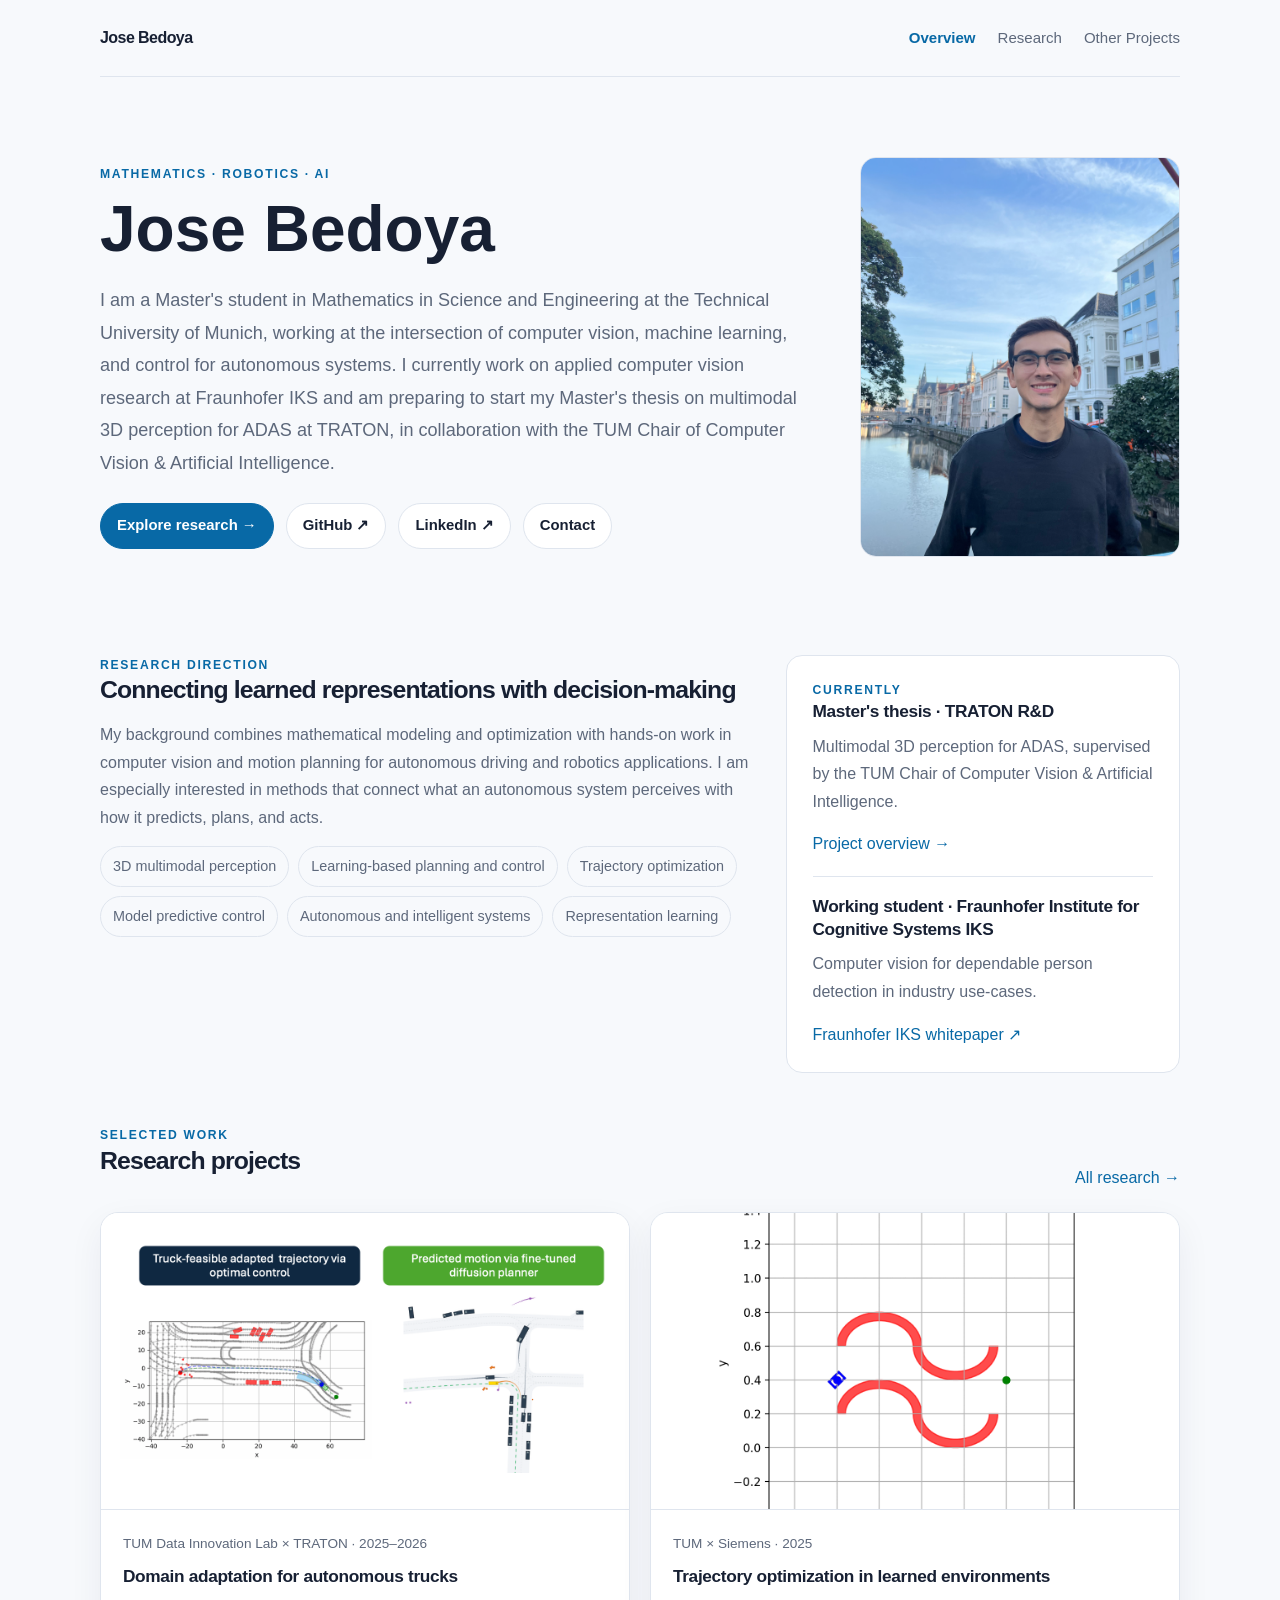
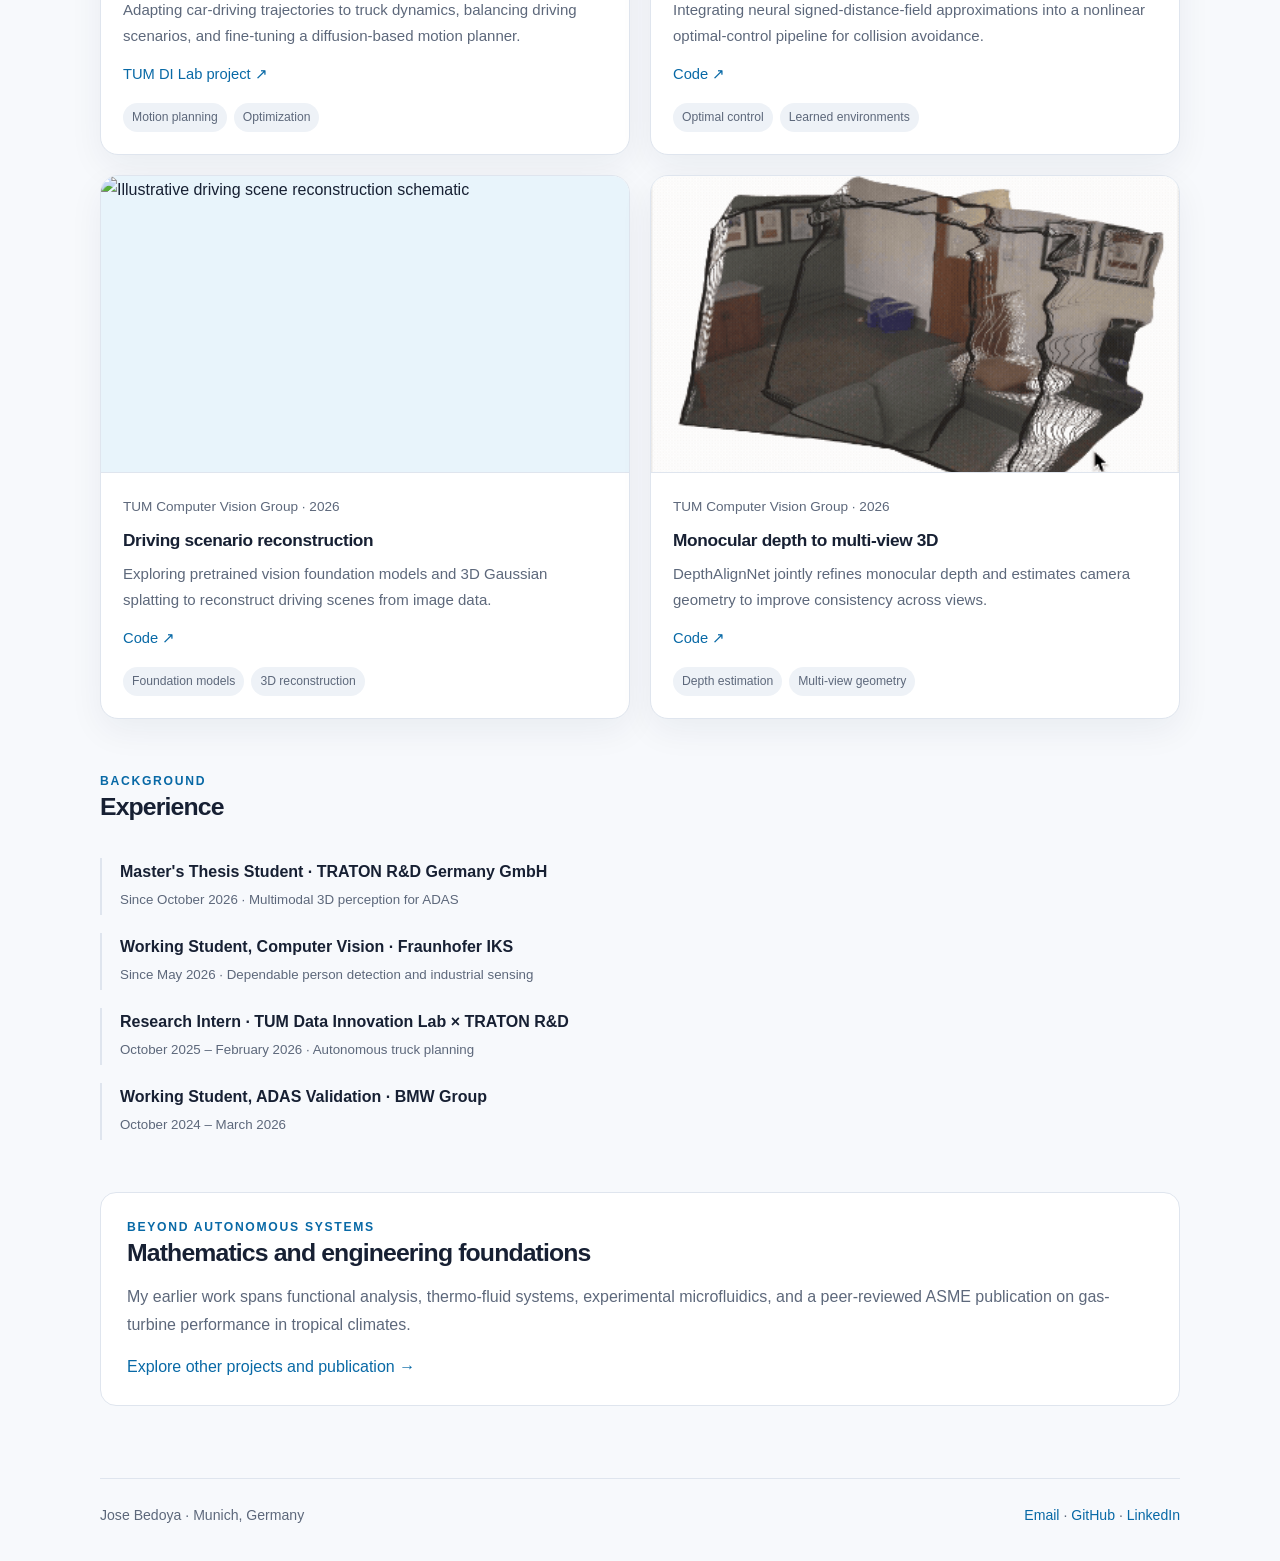
==== commit cf2ef575: "Changed fontsize name and deleted unnecessary files" ====
--- a/index.html
+++ b/index.html
@@ -1,9 +1,9 @@
 <!doctype html>
 <html lang="en"><head><meta charset="utf-8"><meta name="viewport" content="width=device-width,initial-scale=1"><meta name="description" content="Jose Bedoya — learning, perception, planning and control for autonomous systems."><meta name="theme-color" content="#0b1d35"><title>Overview · Jose Bedoya</title><link rel="stylesheet" href="assets/style.css"></head><body><div class="wrap"><nav><a class="brand" href="index.html">Jose Bedoya</a><div class="navlinks"><a href="index.html" aria-current="page">Overview</a><a href="research.html" >Research</a><a href="projects.html" >Other Projects</a></div></nav><main>
-<section class="hero"><div class="eyebrow">Mathematics · Robotics · AI</div>
-<h1>Learning, perception, and planning for autonomous systems.</h1>
+<section class="hero"><div class="hero-layout"><div class="hero-copy"><div class="eyebrow">Mathematics · Robotics · AI</div>
+<h1 class="hero-name">Jose Bedoya</h1>
 <p class="lead">I am a Master's student in Mathematics in Science and Engineering at the Technical University of Munich, working at the intersection of computer vision, machine learning, and control for autonomous systems. I currently work on applied computer vision research at Fraunhofer IKS and am preparing to start my Master's thesis on multimodal 3D perception for ADAS at TRATON, in collaboration with the TUM Chair of Computer Vision & Artificial Intelligence.</p>
-<div class="hero-actions"><a class="button primary" href="research.html">Explore research →</a><a class="button" href="https://github.com/joebarranquilla">GitHub ↗</a><a class="button" href="https://www.linkedin.com/in/jose-bedoya-916b631a0">LinkedIn ↗</a><a class="button" href="mailto:josebedoya771@gmail.com">Contact</a></div></section>
+<div class="hero-actions"><a class="button primary" href="research.html">Explore research →</a><a class="button" href="https://github.com/joebarranquilla">GitHub ↗</a><a class="button" href="https://www.linkedin.com/in/jose-bedoya-916b631a0">LinkedIn ↗</a><a class="button" href="mailto:josebedoya771@gmail.com">Contact</a></div></div><img class="hero-portrait" src="assets/Foto.png" alt="Portrait of Jose Bedoya"></div></section>
 <section class="section two-col"><div><div class="eyebrow">Research direction</div><h2>Connecting learned representations with decision-making</h2><p>My background combines mathematical modeling and optimization with hands-on work in computer vision and motion planning for autonomous driving and robotics applications. I am especially interested in methods that connect what an autonomous system perceives with how it predicts, plans, and acts.</p><div class="interest-list"><span>3D multimodal perception</span><span>Learning-based planning and control</span><span>Trajectory optimization</span><span>Model predictive control</span><span>Autonomous and intelligent systems</span><span>Representation learning</span></div></div><aside class="callout"><div class="eyebrow">Currently</div><h3>Master's thesis · TRATON R&D</h3><p>Multimodal 3D perception for ADAS, supervised by the TUM Chair of Computer Vision & Artificial Intelligence.</p><p><a href="research.html#traton">Project overview →</a></p><hr style="border:0;border-top:1px solid var(--line);margin:18px 0"><h3>Working student · Fraunhofer Institute for Cognitive Systems IKS</h3><p>Computer vision for dependable person detection in industry use-cases.</p><p><a href="https://www.iks.fraunhofer.de/en/publications/whitepapers-studies/whitepaper-dependable-person-detection.html">Fraunhofer IKS whitepaper ↗</a></p></aside></section>
 <section class="section"><div class="section-head"><div><div class="eyebrow">Selected work</div><h2>Research projects</h2></div><a href="research.html">All research →</a></div><div class="grid">
 <article class="card"><img class="card-media" src="assets/projects/truck-adaptation.png" alt="Illustrative schematic of truck trajectory adaptation"><div class="card-body"><div class="meta">TUM Data Innovation Lab × TRATON · 2025–2026</div><h3>Domain adaptation for autonomous trucks</h3><p>Adapting car-driving trajectories to truck dynamics, balancing driving scenarios, and fine-tuning a diffusion-based motion planner.</p><div class="project-links"><a href="https://www.mdsi.tum.de/di-lab/vergangene-projekte/ws25-traton-domain-adaptation-for-autonomous-trucks-leveraging-car-based-driving-data/">TUM DI Lab project ↗</a></div><div class="tags"><span class="tag">Motion planning</span><span class="tag">Optimization</span></div></div></article>
--- a/assets/style.css
+++ b/assets/style.css
@@ -6,3 +6,6 @@
 main{padding:58px 0 72px}.eyebrow{text-transform:uppercase;letter-spacing:.14em;font-size:.76rem;font-weight:750;color:var(--accent)}h1,h2,h3,p{margin-top:0}h1{font-size:clamp(2.4rem,6vw,4.5rem);line-height:1.08;letter-spacing:-.055em;max-width:850px;margin:12px 0 20px}h2{font-size:1.55rem;letter-spacing:-.035em;line-height:1.2;margin-bottom:16px}h3{font-size:1.08rem;line-height:1.35;letter-spacing:-.02em;margin-bottom:9px}p{color:var(--muted);margin-bottom:15px}.lead{font-size:1.13rem;max-width:790px;line-height:1.8}.hero{padding:22px 0 46px}.hero-actions{display:flex;gap:12px;flex-wrap:wrap;margin-top:24px}.button{display:inline-flex;align-items:center;gap:8px;border:1px solid var(--line);border-radius:999px;padding:9px 16px;font-size:.93rem;font-weight:650;color:var(--text);background:var(--surface)}.button.primary{background:var(--accent);border-color:var(--accent);color:white}.section{margin-top:52px}.section-head{display:flex;align-items:end;justify-content:space-between;gap:20px;margin-bottom:20px}.section-head p{margin:0}.grid{display:grid;grid-template-columns:repeat(2,minmax(0,1fr));gap:20px}.card{border:1px solid var(--line);background:var(--surface);border-radius:18px;overflow:hidden;box-shadow:var(--shadow)}.card-media{display:block;width:100%;aspect-ratio:16/9;object-fit:cover;background:var(--soft);border-bottom:1px solid var(--line)}.card-body{padding:22px}.meta{font-size:.85rem;color:var(--muted);margin-bottom:10px}.tags{display:flex;gap:7px;flex-wrap:wrap;margin-top:16px}.tag{font-size:.76rem;color:var(--muted);background:var(--tag);border-radius:999px;padding:4px 9px}.card p{font-size:.94rem;margin-bottom:0}.project-list{display:grid;gap:20px}.project{display:grid;grid-template-columns:minmax(220px,.85fr) minmax(0,1.35fr);gap:24px;border:1px solid var(--line);background:var(--surface);border-radius:18px;overflow:hidden;padding:18px}.project img{width:100%;height:100%;min-height:190px;max-height:270px;object-fit:cover;border-radius:12px;background:var(--soft)}.project-content{padding:6px 6px 6px 0}.project-content p{margin-bottom:12px}.project-links{display:flex;gap:14px;flex-wrap:wrap;font-size:.92rem;margin-top:13px}.callout{padding:24px 26px;border:1px solid var(--line);border-radius:16px;background:var(--surface)}.callout p:last-child{margin-bottom:0}.two-col{display:grid;grid-template-columns:1.25fr .75fr;gap:28px}.interest-list{display:flex;flex-wrap:wrap;gap:9px}.interest-list span{border:1px solid var(--line);border-radius:999px;padding:7px 12px;color:var(--muted);font-size:.9rem}.timeline{display:grid;gap:18px}.timeline-item{border-left:2px solid var(--line);padding:0 0 2px 18px}.timeline-item strong{display:block}.timeline-item small{color:var(--muted)}footer{border-top:1px solid var(--line);padding:24px 0 34px;color:var(--muted);font-size:.88rem;display:flex;justify-content:space-between;gap:20px;flex-wrap:wrap}
 @media(max-width:720px){.wrap{width:min(100% - 28px,1080px)}nav{align-items:flex-start;flex-direction:column}.navlinks{gap:15px}main{padding-top:38px}.grid,.two-col{grid-template-columns:1fr}.project{grid-template-columns:1fr}.project img{height:auto;aspect-ratio:16/9;min-height:0}.section{margin-top:40px}.card-body{padding:18px}}
 .project--text-only{grid-template-columns:1fr}
+.hero-layout{display:grid;grid-template-columns:minmax(0,1.65fr) minmax(260px,.75fr);gap:56px;align-items:center}.hero-copy{min-width:0}.hero-name{font-size:4rem;line-height:1.02;letter-spacing:0;font-weight:780;margin:12px 0 22px}.hero-portrait{width:100%;max-height:460px;aspect-ratio:4/5;background:var(--soft);border:1px solid var(--line);border-radius:16px;object-fit:cover}
+@media(max-width:720px){.hero-layout{grid-template-columns:1fr;gap:30px}.hero-name{font-size:3rem}.hero-portrait{max-width:340px}}
+@media(max-width:900px) and (min-width:721px){.hero-layout{grid-template-columns:minmax(0,1.5fr) minmax(220px,.8fr);gap:32px}.hero-name{font-size:3.5rem}}
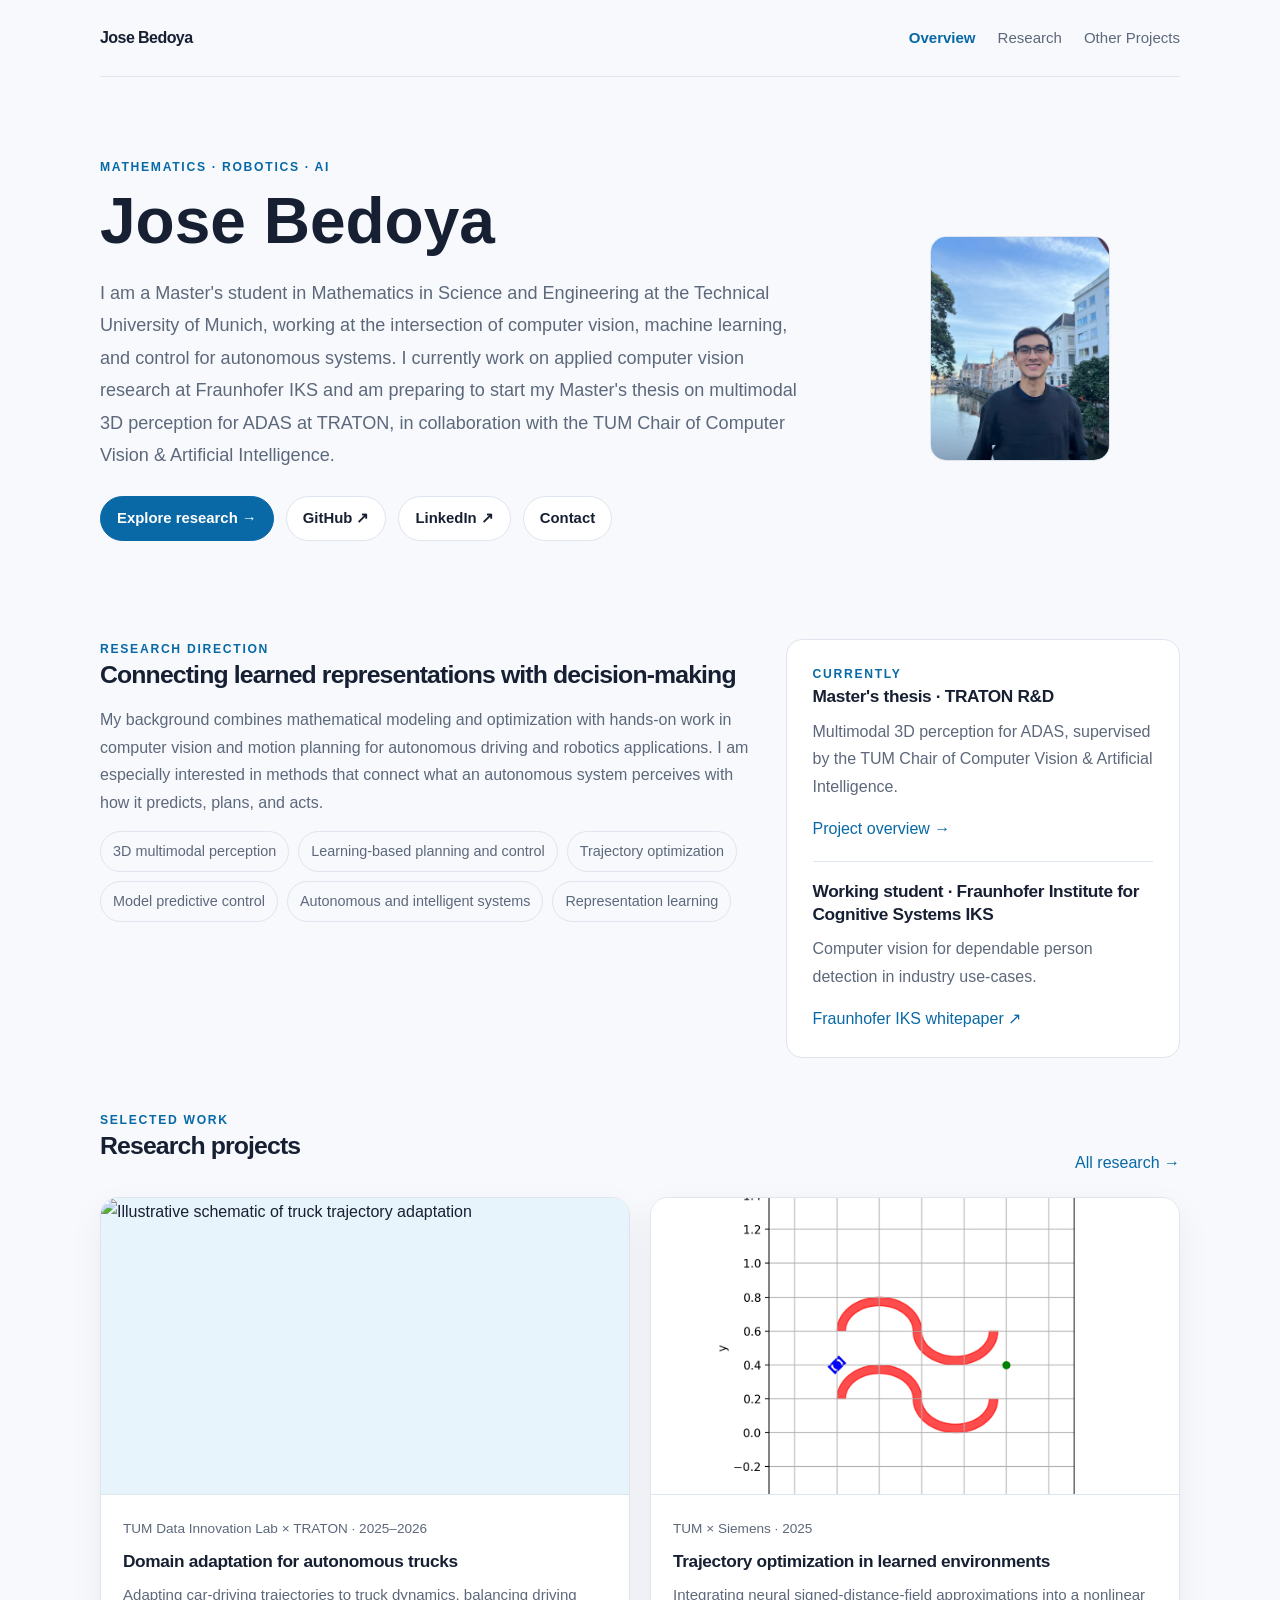
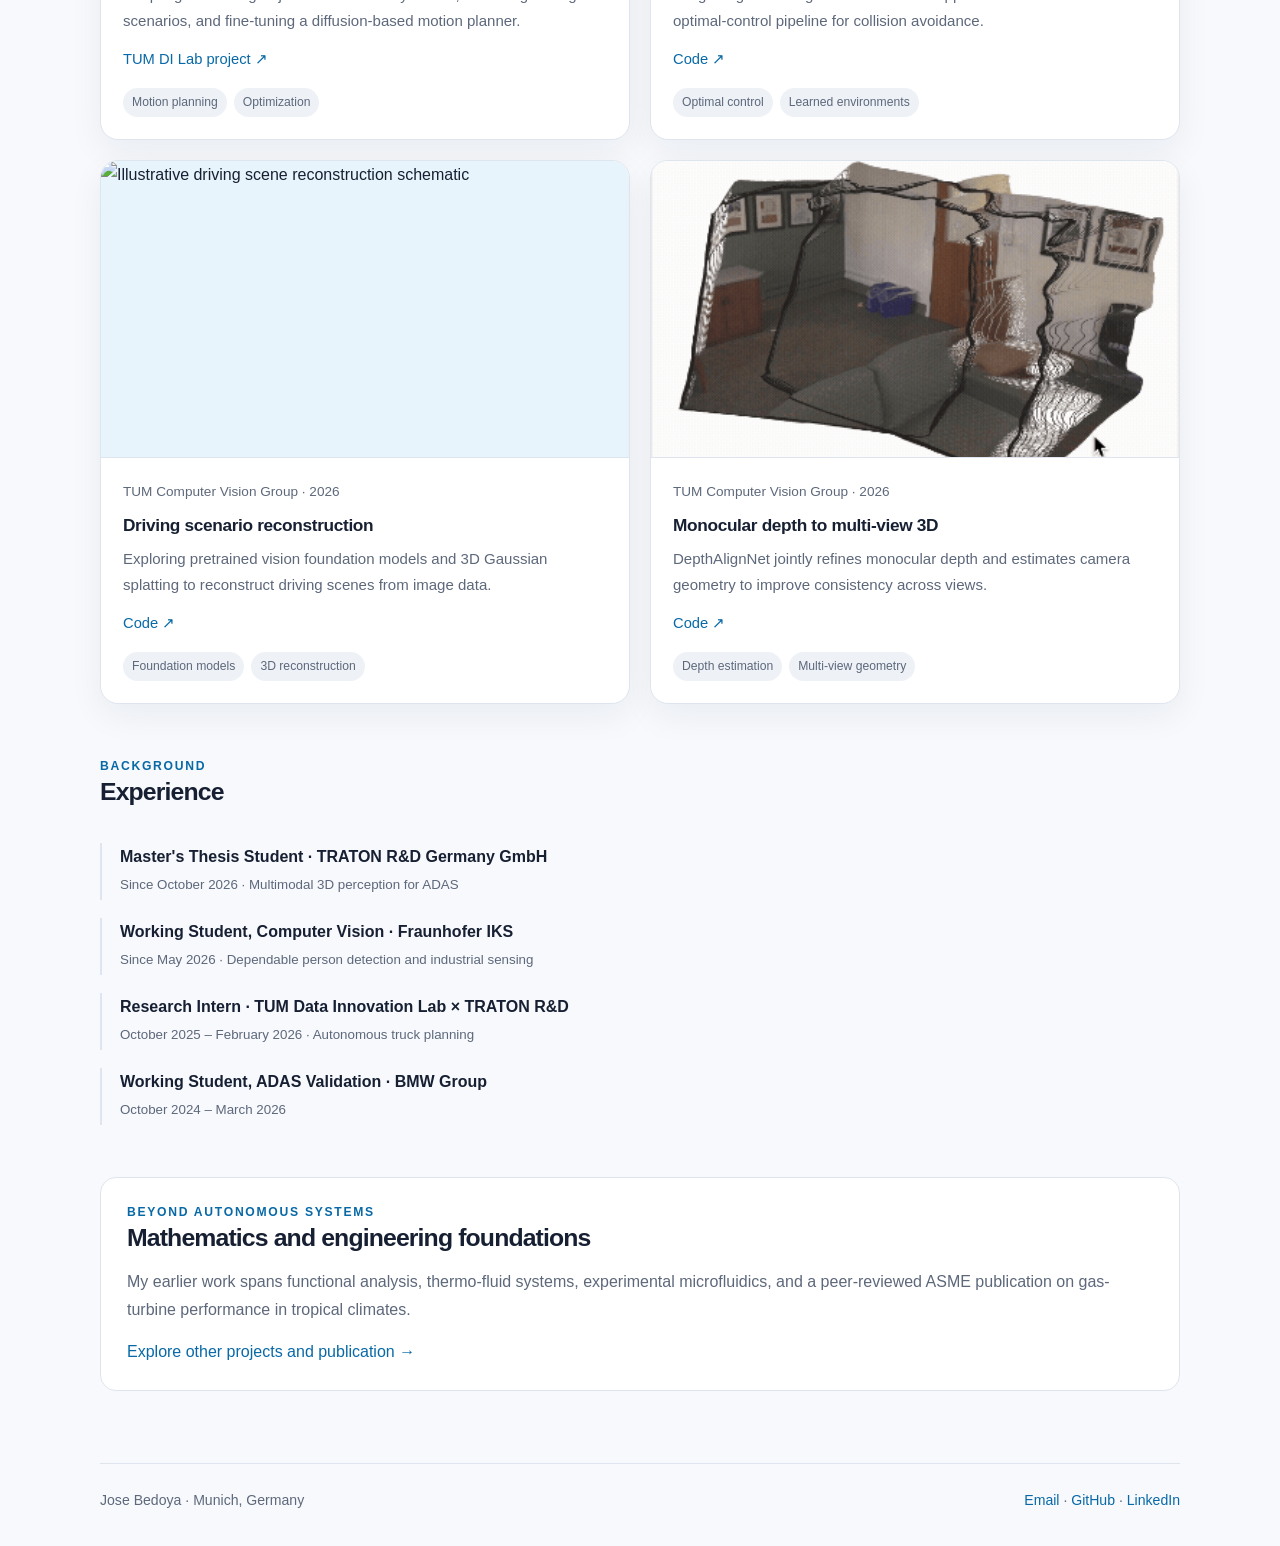
==== commit bb69d4b5: "Changed visualization di lab" ====
--- a/index.html
+++ b/index.html
@@ -6,7 +6,7 @@
 <div class="hero-actions"><a class="button primary" href="research.html">Explore research →</a><a class="button" href="https://github.com/joebarranquilla">GitHub ↗</a><a class="button" href="https://www.linkedin.com/in/jose-bedoya-916b631a0">LinkedIn ↗</a><a class="button" href="mailto:josebedoya771@gmail.com">Contact</a></div></div><img class="hero-portrait" src="assets/Foto.png" alt="Portrait of Jose Bedoya"></div></section>
 <section class="section two-col"><div><div class="eyebrow">Research direction</div><h2>Connecting learned representations with decision-making</h2><p>My background combines mathematical modeling and optimization with hands-on work in computer vision and motion planning for autonomous driving and robotics applications. I am especially interested in methods that connect what an autonomous system perceives with how it predicts, plans, and acts.</p><div class="interest-list"><span>3D multimodal perception</span><span>Learning-based planning and control</span><span>Trajectory optimization</span><span>Model predictive control</span><span>Autonomous and intelligent systems</span><span>Representation learning</span></div></div><aside class="callout"><div class="eyebrow">Currently</div><h3>Master's thesis · TRATON R&D</h3><p>Multimodal 3D perception for ADAS, supervised by the TUM Chair of Computer Vision & Artificial Intelligence.</p><p><a href="research.html#traton">Project overview →</a></p><hr style="border:0;border-top:1px solid var(--line);margin:18px 0"><h3>Working student · Fraunhofer Institute for Cognitive Systems IKS</h3><p>Computer vision for dependable person detection in industry use-cases.</p><p><a href="https://www.iks.fraunhofer.de/en/publications/whitepapers-studies/whitepaper-dependable-person-detection.html">Fraunhofer IKS whitepaper ↗</a></p></aside></section>
 <section class="section"><div class="section-head"><div><div class="eyebrow">Selected work</div><h2>Research projects</h2></div><a href="research.html">All research →</a></div><div class="grid">
-<article class="card"><img class="card-media" src="assets/projects/truck-adaptation.png" alt="Illustrative schematic of truck trajectory adaptation"><div class="card-body"><div class="meta">TUM Data Innovation Lab × TRATON · 2025–2026</div><h3>Domain adaptation for autonomous trucks</h3><p>Adapting car-driving trajectories to truck dynamics, balancing driving scenarios, and fine-tuning a diffusion-based motion planner.</p><div class="project-links"><a href="https://www.mdsi.tum.de/di-lab/vergangene-projekte/ws25-traton-domain-adaptation-for-autonomous-trucks-leveraging-car-based-driving-data/">TUM DI Lab project ↗</a></div><div class="tags"><span class="tag">Motion planning</span><span class="tag">Optimization</span></div></div></article>
+<article class="card"><img class="card-media" src="assets/projects/truck-adaptation.mov" alt="Illustrative schematic of truck trajectory adaptation"><div class="card-body"><div class="meta">TUM Data Innovation Lab × TRATON · 2025–2026</div><h3>Domain adaptation for autonomous trucks</h3><p>Adapting car-driving trajectories to truck dynamics, balancing driving scenarios, and fine-tuning a diffusion-based motion planner.</p><div class="project-links"><a href="https://www.mdsi.tum.de/di-lab/vergangene-projekte/ws25-traton-domain-adaptation-for-autonomous-trucks-leveraging-car-based-driving-data/">TUM DI Lab project ↗</a></div><div class="tags"><span class="tag">Motion planning</span><span class="tag">Optimization</span></div></div></article>
 <article class="card"><img class="card-media" src="assets/projects/trajectory-optimization.gif" alt="Illustrative trajectory optimization schematic"><div class="card-body"><div class="meta">TUM × Siemens · 2025</div><h3>Trajectory optimization in learned environments</h3><p>Integrating neural signed-distance-field approximations into a nonlinear optimal-control pipeline for collision avoidance.</p><div class="project-links"><a href="https://github.com/pyMSE/NLOTrajectories">Code ↗</a></div><div class="tags"><span class="tag">Optimal control</span><span class="tag">Learned environments</span></div></div></article>
 <article class="card"><img class="card-media" src="assets/projects/driving-reconstruction.mov" alt="Illustrative driving scene reconstruction schematic"><div class="card-body"><div class="meta">TUM Computer Vision Group · 2026</div><h3>Driving scenario reconstruction</h3><p>Exploring pretrained vision foundation models and 3D Gaussian splatting to reconstruct driving scenes from image data.</p><div class="project-links"><a href="https://github.com/joebarranquilla/Driving-Scene3R">Code ↗</a></div><div class="tags"><span class="tag">Foundation models</span><span class="tag">3D reconstruction</span></div></div></article>
 <article class="card"><img class="card-media" src="assets/projects/depth-alignment.gif" alt="Illustrative multi-view depth alignment schematic"><div class="card-body"><div class="meta">TUM Computer Vision Group · 2026</div><h3>Monocular depth to multi-view 3D</h3><p>DepthAlignNet jointly refines monocular depth and estimates camera geometry to improve consistency across views.</p><div class="project-links"><a href="https://github.com/LaraTompa/mono-depth-to-3DR">Code ↗</a></div><div class="tags"><span class="tag">Depth estimation</span><span class="tag">Multi-view geometry</span></div></div></article>
--- a/assets/style.css
+++ b/assets/style.css
@@ -6,6 +6,6 @@
 main{padding:58px 0 72px}.eyebrow{text-transform:uppercase;letter-spacing:.14em;font-size:.76rem;font-weight:750;color:var(--accent)}h1,h2,h3,p{margin-top:0}h1{font-size:clamp(2.4rem,6vw,4.5rem);line-height:1.08;letter-spacing:-.055em;max-width:850px;margin:12px 0 20px}h2{font-size:1.55rem;letter-spacing:-.035em;line-height:1.2;margin-bottom:16px}h3{font-size:1.08rem;line-height:1.35;letter-spacing:-.02em;margin-bottom:9px}p{color:var(--muted);margin-bottom:15px}.lead{font-size:1.13rem;max-width:790px;line-height:1.8}.hero{padding:22px 0 46px}.hero-actions{display:flex;gap:12px;flex-wrap:wrap;margin-top:24px}.button{display:inline-flex;align-items:center;gap:8px;border:1px solid var(--line);border-radius:999px;padding:9px 16px;font-size:.93rem;font-weight:650;color:var(--text);background:var(--surface)}.button.primary{background:var(--accent);border-color:var(--accent);color:white}.section{margin-top:52px}.section-head{display:flex;align-items:end;justify-content:space-between;gap:20px;margin-bottom:20px}.section-head p{margin:0}.grid{display:grid;grid-template-columns:repeat(2,minmax(0,1fr));gap:20px}.card{border:1px solid var(--line);background:var(--surface);border-radius:18px;overflow:hidden;box-shadow:var(--shadow)}.card-media{display:block;width:100%;aspect-ratio:16/9;object-fit:cover;background:var(--soft);border-bottom:1px solid var(--line)}.card-body{padding:22px}.meta{font-size:.85rem;color:var(--muted);margin-bottom:10px}.tags{display:flex;gap:7px;flex-wrap:wrap;margin-top:16px}.tag{font-size:.76rem;color:var(--muted);background:var(--tag);border-radius:999px;padding:4px 9px}.card p{font-size:.94rem;margin-bottom:0}.project-list{display:grid;gap:20px}.project{display:grid;grid-template-columns:minmax(220px,.85fr) minmax(0,1.35fr);gap:24px;border:1px solid var(--line);background:var(--surface);border-radius:18px;overflow:hidden;padding:18px}.project img{width:100%;height:100%;min-height:190px;max-height:270px;object-fit:cover;border-radius:12px;background:var(--soft)}.project-content{padding:6px 6px 6px 0}.project-content p{margin-bottom:12px}.project-links{display:flex;gap:14px;flex-wrap:wrap;font-size:.92rem;margin-top:13px}.callout{padding:24px 26px;border:1px solid var(--line);border-radius:16px;background:var(--surface)}.callout p:last-child{margin-bottom:0}.two-col{display:grid;grid-template-columns:1.25fr .75fr;gap:28px}.interest-list{display:flex;flex-wrap:wrap;gap:9px}.interest-list span{border:1px solid var(--line);border-radius:999px;padding:7px 12px;color:var(--muted);font-size:.9rem}.timeline{display:grid;gap:18px}.timeline-item{border-left:2px solid var(--line);padding:0 0 2px 18px}.timeline-item strong{display:block}.timeline-item small{color:var(--muted)}footer{border-top:1px solid var(--line);padding:24px 0 34px;color:var(--muted);font-size:.88rem;display:flex;justify-content:space-between;gap:20px;flex-wrap:wrap}
 @media(max-width:720px){.wrap{width:min(100% - 28px,1080px)}nav{align-items:flex-start;flex-direction:column}.navlinks{gap:15px}main{padding-top:38px}.grid,.two-col{grid-template-columns:1fr}.project{grid-template-columns:1fr}.project img{height:auto;aspect-ratio:16/9;min-height:0}.section{margin-top:40px}.card-body{padding:18px}}
 .project--text-only{grid-template-columns:1fr}
-.hero-layout{display:grid;grid-template-columns:minmax(0,1.65fr) minmax(260px,.75fr);gap:56px;align-items:center}.hero-copy{min-width:0}.hero-name{font-size:4rem;line-height:1.02;letter-spacing:0;font-weight:780;margin:12px 0 22px}.hero-portrait{width:100%;max-height:460px;aspect-ratio:4/5;background:var(--soft);border:1px solid var(--line);border-radius:16px;object-fit:cover}
-@media(max-width:720px){.hero-layout{grid-template-columns:1fr;gap:30px}.hero-name{font-size:3rem}.hero-portrait{max-width:340px}}
+.hero-layout{display:grid;grid-template-columns:minmax(0,1.65fr) minmax(260px,.75fr);gap:56px;align-items:center}.hero-copy{min-width:0}.hero-name{font-size:4rem;line-height:1.02;letter-spacing:0;font-weight:780;margin:12px 0 22px}.hero-portrait{width:100%;max-width:180px;max-height:460px;aspect-ratio:4/5;background:var(--soft);border:1px solid var(--line);border-radius:16px;object-fit:cover;justify-self:center}
+@media(max-width:720px){.hero-layout{grid-template-columns:1fr;gap:30px}.hero-name{font-size:3rem}.hero-portrait{max-width:150px}}
 @media(max-width:900px) and (min-width:721px){.hero-layout{grid-template-columns:minmax(0,1.5fr) minmax(220px,.8fr);gap:32px}.hero-name{font-size:3.5rem}}
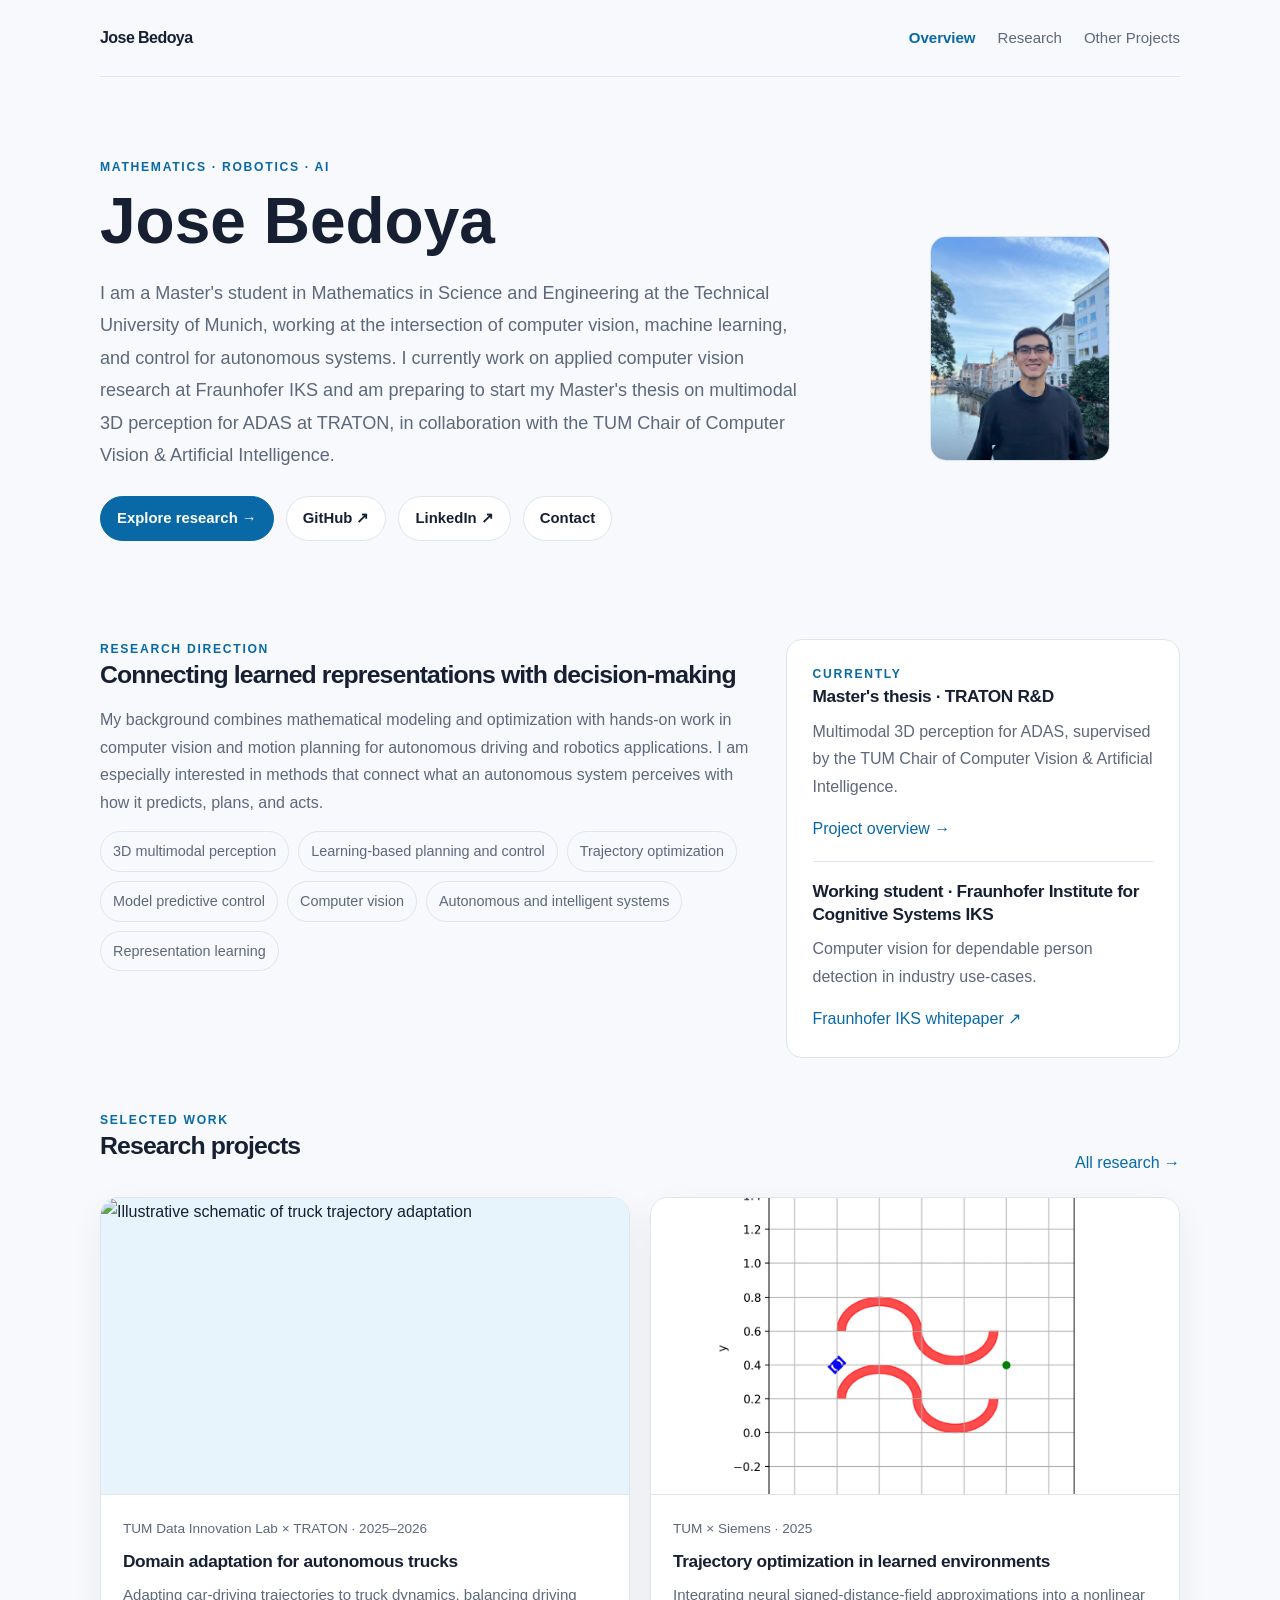
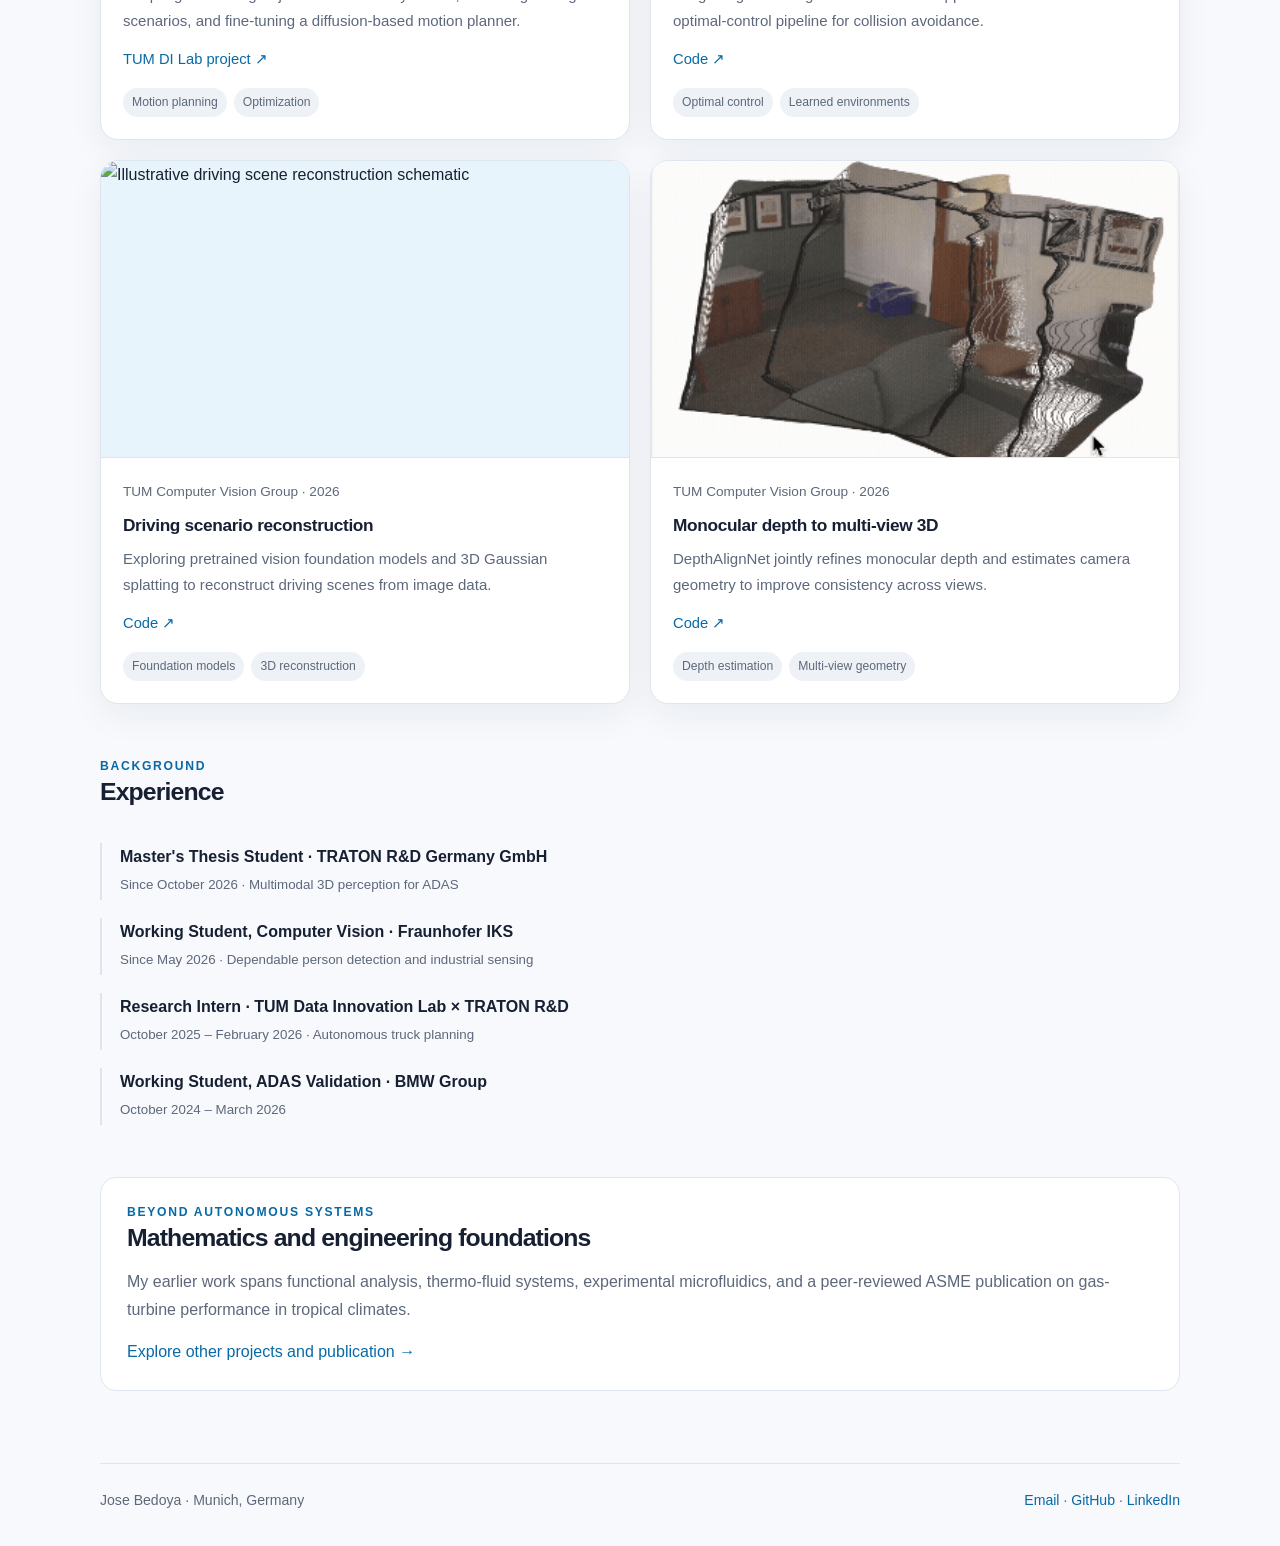
==== commit 8b0fe0d5: "Bug fixes" ====
--- a/index.html
+++ b/index.html
@@ -4,7 +4,7 @@
 <h1 class="hero-name">Jose Bedoya</h1>
 <p class="lead">I am a Master's student in Mathematics in Science and Engineering at the Technical University of Munich, working at the intersection of computer vision, machine learning, and control for autonomous systems. I currently work on applied computer vision research at Fraunhofer IKS and am preparing to start my Master's thesis on multimodal 3D perception for ADAS at TRATON, in collaboration with the TUM Chair of Computer Vision & Artificial Intelligence.</p>
 <div class="hero-actions"><a class="button primary" href="research.html">Explore research →</a><a class="button" href="https://github.com/joebarranquilla">GitHub ↗</a><a class="button" href="https://www.linkedin.com/in/jose-bedoya-916b631a0">LinkedIn ↗</a><a class="button" href="mailto:josebedoya771@gmail.com">Contact</a></div></div><img class="hero-portrait" src="assets/Foto.png" alt="Portrait of Jose Bedoya"></div></section>
-<section class="section two-col"><div><div class="eyebrow">Research direction</div><h2>Connecting learned representations with decision-making</h2><p>My background combines mathematical modeling and optimization with hands-on work in computer vision and motion planning for autonomous driving and robotics applications. I am especially interested in methods that connect what an autonomous system perceives with how it predicts, plans, and acts.</p><div class="interest-list"><span>3D multimodal perception</span><span>Learning-based planning and control</span><span>Trajectory optimization</span><span>Model predictive control</span><span>Autonomous and intelligent systems</span><span>Representation learning</span></div></div><aside class="callout"><div class="eyebrow">Currently</div><h3>Master's thesis · TRATON R&D</h3><p>Multimodal 3D perception for ADAS, supervised by the TUM Chair of Computer Vision & Artificial Intelligence.</p><p><a href="research.html#traton">Project overview →</a></p><hr style="border:0;border-top:1px solid var(--line);margin:18px 0"><h3>Working student · Fraunhofer Institute for Cognitive Systems IKS</h3><p>Computer vision for dependable person detection in industry use-cases.</p><p><a href="https://www.iks.fraunhofer.de/en/publications/whitepapers-studies/whitepaper-dependable-person-detection.html">Fraunhofer IKS whitepaper ↗</a></p></aside></section>
+<section class="section two-col"><div><div class="eyebrow">Research direction</div><h2>Connecting learned representations with decision-making</h2><p>My background combines mathematical modeling and optimization with hands-on work in computer vision and motion planning for autonomous driving and robotics applications. I am especially interested in methods that connect what an autonomous system perceives with how it predicts, plans, and acts.</p><div class="interest-list"><span>3D multimodal perception</span><span>Learning-based planning and control</span><span>Trajectory optimization</span><span>Model predictive control</span><span>Computer vision</span><span>Autonomous and intelligent systems</span><span>Representation learning</span></div></div><aside class="callout"><div class="eyebrow">Currently</div><h3>Master's thesis · TRATON R&D</h3><p>Multimodal 3D perception for ADAS, supervised by the TUM Chair of Computer Vision & Artificial Intelligence.</p><p><a href="research.html#traton">Project overview →</a></p><hr style="border:0;border-top:1px solid var(--line);margin:18px 0"><h3>Working student · Fraunhofer Institute for Cognitive Systems IKS</h3><p>Computer vision for dependable person detection in industry use-cases.</p><p><a href="https://www.iks.fraunhofer.de/en/publications/whitepapers-studies/whitepaper-dependable-person-detection.html">Fraunhofer IKS whitepaper ↗</a></p></aside></section>
 <section class="section"><div class="section-head"><div><div class="eyebrow">Selected work</div><h2>Research projects</h2></div><a href="research.html">All research →</a></div><div class="grid">
 <article class="card"><img class="card-media" src="assets/projects/truck-adaptation.mov" alt="Illustrative schematic of truck trajectory adaptation"><div class="card-body"><div class="meta">TUM Data Innovation Lab × TRATON · 2025–2026</div><h3>Domain adaptation for autonomous trucks</h3><p>Adapting car-driving trajectories to truck dynamics, balancing driving scenarios, and fine-tuning a diffusion-based motion planner.</p><div class="project-links"><a href="https://www.mdsi.tum.de/di-lab/vergangene-projekte/ws25-traton-domain-adaptation-for-autonomous-trucks-leveraging-car-based-driving-data/">TUM DI Lab project ↗</a></div><div class="tags"><span class="tag">Motion planning</span><span class="tag">Optimization</span></div></div></article>
 <article class="card"><img class="card-media" src="assets/projects/trajectory-optimization.gif" alt="Illustrative trajectory optimization schematic"><div class="card-body"><div class="meta">TUM × Siemens · 2025</div><h3>Trajectory optimization in learned environments</h3><p>Integrating neural signed-distance-field approximations into a nonlinear optimal-control pipeline for collision avoidance.</p><div class="project-links"><a href="https://github.com/pyMSE/NLOTrajectories">Code ↗</a></div><div class="tags"><span class="tag">Optimal control</span><span class="tag">Learned environments</span></div></div></article>
--- a/assets/style.css
+++ b/assets/style.css
@@ -3,8 +3,8 @@
 *{box-sizing:border-box}html{scroll-behavior:smooth}body{margin:0;background:var(--bg);color:var(--text);font:16px/1.72 Inter,-apple-system,BlinkMacSystemFont,"Segoe UI",sans-serif}
 a{color:var(--accent);text-decoration:none}a:hover{text-decoration:underline}.wrap{width:min(1080px,calc(100% - 40px));margin:auto}
 nav{display:flex;align-items:center;justify-content:space-between;gap:20px;padding:24px 0;border-bottom:1px solid var(--line)}.brand{font-weight:750;letter-spacing:-.035em;color:var(--text)}.navlinks{display:flex;gap:22px;flex-wrap:wrap}.navlinks a{font-size:.94rem;color:var(--muted)}.navlinks a[aria-current=page]{color:var(--accent);font-weight:700}
-main{padding:58px 0 72px}.eyebrow{text-transform:uppercase;letter-spacing:.14em;font-size:.76rem;font-weight:750;color:var(--accent)}h1,h2,h3,p{margin-top:0}h1{font-size:clamp(2.4rem,6vw,4.5rem);line-height:1.08;letter-spacing:-.055em;max-width:850px;margin:12px 0 20px}h2{font-size:1.55rem;letter-spacing:-.035em;line-height:1.2;margin-bottom:16px}h3{font-size:1.08rem;line-height:1.35;letter-spacing:-.02em;margin-bottom:9px}p{color:var(--muted);margin-bottom:15px}.lead{font-size:1.13rem;max-width:790px;line-height:1.8}.hero{padding:22px 0 46px}.hero-actions{display:flex;gap:12px;flex-wrap:wrap;margin-top:24px}.button{display:inline-flex;align-items:center;gap:8px;border:1px solid var(--line);border-radius:999px;padding:9px 16px;font-size:.93rem;font-weight:650;color:var(--text);background:var(--surface)}.button.primary{background:var(--accent);border-color:var(--accent);color:white}.section{margin-top:52px}.section-head{display:flex;align-items:end;justify-content:space-between;gap:20px;margin-bottom:20px}.section-head p{margin:0}.grid{display:grid;grid-template-columns:repeat(2,minmax(0,1fr));gap:20px}.card{border:1px solid var(--line);background:var(--surface);border-radius:18px;overflow:hidden;box-shadow:var(--shadow)}.card-media{display:block;width:100%;aspect-ratio:16/9;object-fit:cover;background:var(--soft);border-bottom:1px solid var(--line)}.card-body{padding:22px}.meta{font-size:.85rem;color:var(--muted);margin-bottom:10px}.tags{display:flex;gap:7px;flex-wrap:wrap;margin-top:16px}.tag{font-size:.76rem;color:var(--muted);background:var(--tag);border-radius:999px;padding:4px 9px}.card p{font-size:.94rem;margin-bottom:0}.project-list{display:grid;gap:20px}.project{display:grid;grid-template-columns:minmax(220px,.85fr) minmax(0,1.35fr);gap:24px;border:1px solid var(--line);background:var(--surface);border-radius:18px;overflow:hidden;padding:18px}.project img{width:100%;height:100%;min-height:190px;max-height:270px;object-fit:cover;border-radius:12px;background:var(--soft)}.project-content{padding:6px 6px 6px 0}.project-content p{margin-bottom:12px}.project-links{display:flex;gap:14px;flex-wrap:wrap;font-size:.92rem;margin-top:13px}.callout{padding:24px 26px;border:1px solid var(--line);border-radius:16px;background:var(--surface)}.callout p:last-child{margin-bottom:0}.two-col{display:grid;grid-template-columns:1.25fr .75fr;gap:28px}.interest-list{display:flex;flex-wrap:wrap;gap:9px}.interest-list span{border:1px solid var(--line);border-radius:999px;padding:7px 12px;color:var(--muted);font-size:.9rem}.timeline{display:grid;gap:18px}.timeline-item{border-left:2px solid var(--line);padding:0 0 2px 18px}.timeline-item strong{display:block}.timeline-item small{color:var(--muted)}footer{border-top:1px solid var(--line);padding:24px 0 34px;color:var(--muted);font-size:.88rem;display:flex;justify-content:space-between;gap:20px;flex-wrap:wrap}
-@media(max-width:720px){.wrap{width:min(100% - 28px,1080px)}nav{align-items:flex-start;flex-direction:column}.navlinks{gap:15px}main{padding-top:38px}.grid,.two-col{grid-template-columns:1fr}.project{grid-template-columns:1fr}.project img{height:auto;aspect-ratio:16/9;min-height:0}.section{margin-top:40px}.card-body{padding:18px}}
+main{padding:58px 0 72px}.eyebrow{text-transform:uppercase;letter-spacing:.14em;font-size:.76rem;font-weight:750;color:var(--accent)}h1,h2,h3,p{margin-top:0}h1{font-size:clamp(2.4rem,6vw,4.5rem);line-height:1.08;letter-spacing:-.055em;max-width:850px;margin:12px 0 20px}h2{font-size:1.55rem;letter-spacing:-.035em;line-height:1.2;margin-bottom:16px}h3{font-size:1.08rem;line-height:1.35;letter-spacing:-.02em;margin-bottom:9px}p{color:var(--muted);margin-bottom:15px}.lead{font-size:1.13rem;max-width:790px;line-height:1.8}.hero{padding:22px 0 46px}.hero-actions{display:flex;gap:12px;flex-wrap:wrap;margin-top:24px}.button{display:inline-flex;align-items:center;gap:8px;border:1px solid var(--line);border-radius:999px;padding:9px 16px;font-size:.93rem;font-weight:650;color:var(--text);background:var(--surface)}.button.primary{background:var(--accent);border-color:var(--accent);color:white}.section{margin-top:52px}.section-head{display:flex;align-items:end;justify-content:space-between;gap:20px;margin-bottom:20px}.section-head p{margin:0}.grid{display:grid;grid-template-columns:repeat(2,minmax(0,1fr));gap:20px}.card{border:1px solid var(--line);background:var(--surface);border-radius:18px;overflow:hidden;box-shadow:var(--shadow)}.card-media{display:block;width:100%;aspect-ratio:16/9;object-fit:cover;background:var(--soft);border-bottom:1px solid var(--line)}.card-body{padding:22px}.meta{font-size:.85rem;color:var(--muted);margin-bottom:10px}.tags{display:flex;gap:7px;flex-wrap:wrap;margin-top:16px}.tag{font-size:.76rem;color:var(--muted);background:var(--tag);border-radius:999px;padding:4px 9px}.card p{font-size:.94rem;margin-bottom:0}.project-list{display:grid;gap:20px}.project{display:grid;grid-template-columns:minmax(0,.85fr) minmax(0,1.35fr);gap:24px;border:1px solid var(--line);background:var(--surface);border-radius:18px;overflow:hidden;padding:18px}.project img,.project video{display:block;min-width:0;max-width:100%;width:100%;height:100%;min-height:190px;max-height:270px;object-fit:cover;border-radius:12px;background:var(--soft)}.project-content{padding:6px 6px 6px 0}.project-content p{margin-bottom:12px}.project-links{display:flex;gap:14px;flex-wrap:wrap;font-size:.92rem;margin-top:13px}.callout{padding:24px 26px;border:1px solid var(--line);border-radius:16px;background:var(--surface)}.callout p:last-child{margin-bottom:0}.two-col{display:grid;grid-template-columns:1.25fr .75fr;gap:28px}.interest-list{display:flex;flex-wrap:wrap;gap:9px}.interest-list span{border:1px solid var(--line);border-radius:999px;padding:7px 12px;color:var(--muted);font-size:.9rem}.timeline{display:grid;gap:18px}.timeline-item{border-left:2px solid var(--line);padding:0 0 2px 18px}.timeline-item strong{display:block}.timeline-item small{color:var(--muted)}footer{border-top:1px solid var(--line);padding:24px 0 34px;color:var(--muted);font-size:.88rem;display:flex;justify-content:space-between;gap:20px;flex-wrap:wrap}
+@media(max-width:720px){.wrap{width:min(100% - 28px,1080px)}nav{align-items:flex-start;flex-direction:column}.navlinks{gap:15px}main{padding-top:38px}.grid,.two-col{grid-template-columns:1fr}.project{grid-template-columns:minmax(0,1fr)}.project img,.project video{height:auto;aspect-ratio:16/9;min-height:0}.section{margin-top:40px}.card-body{padding:18px}}
 .project--text-only{grid-template-columns:1fr}
 .hero-layout{display:grid;grid-template-columns:minmax(0,1.65fr) minmax(260px,.75fr);gap:56px;align-items:center}.hero-copy{min-width:0}.hero-name{font-size:4rem;line-height:1.02;letter-spacing:0;font-weight:780;margin:12px 0 22px}.hero-portrait{width:100%;max-width:180px;max-height:460px;aspect-ratio:4/5;background:var(--soft);border:1px solid var(--line);border-radius:16px;object-fit:cover;justify-self:center}
 @media(max-width:720px){.hero-layout{grid-template-columns:1fr;gap:30px}.hero-name{font-size:3rem}.hero-portrait{max-width:150px}}
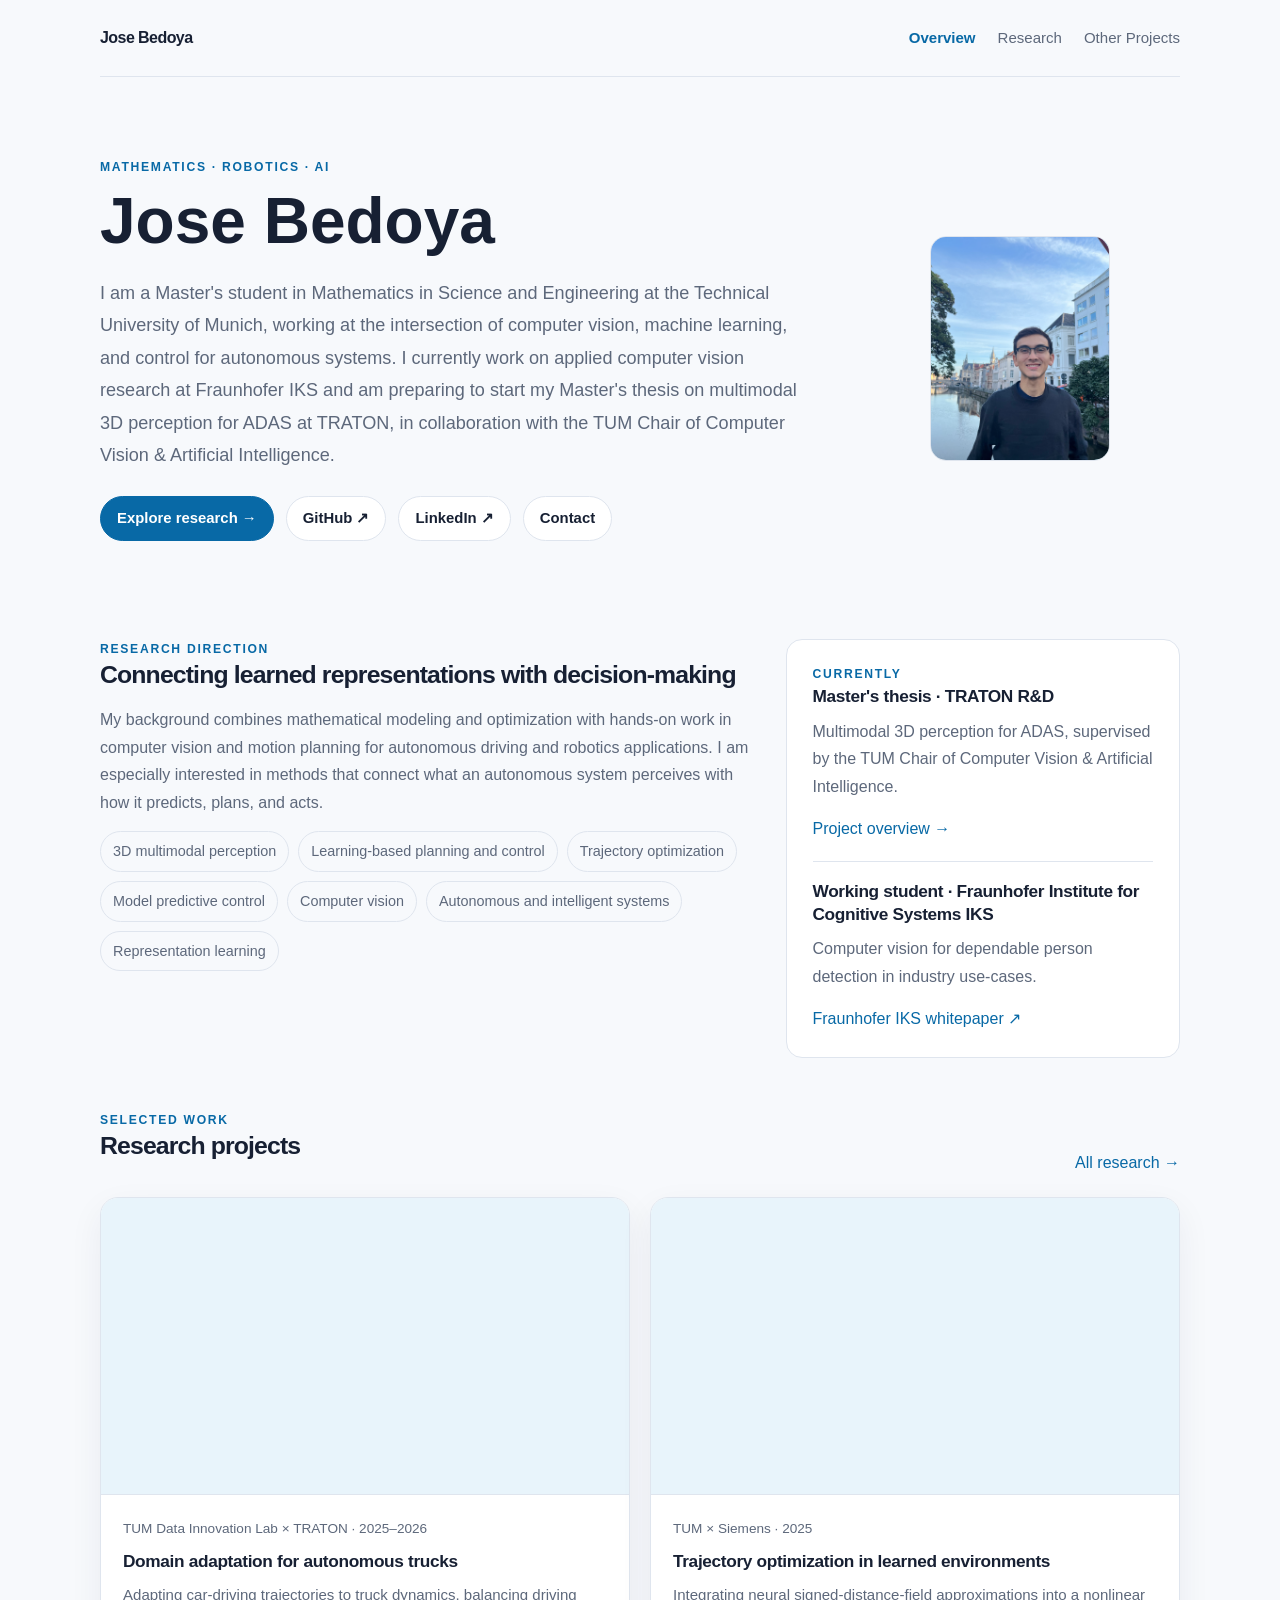
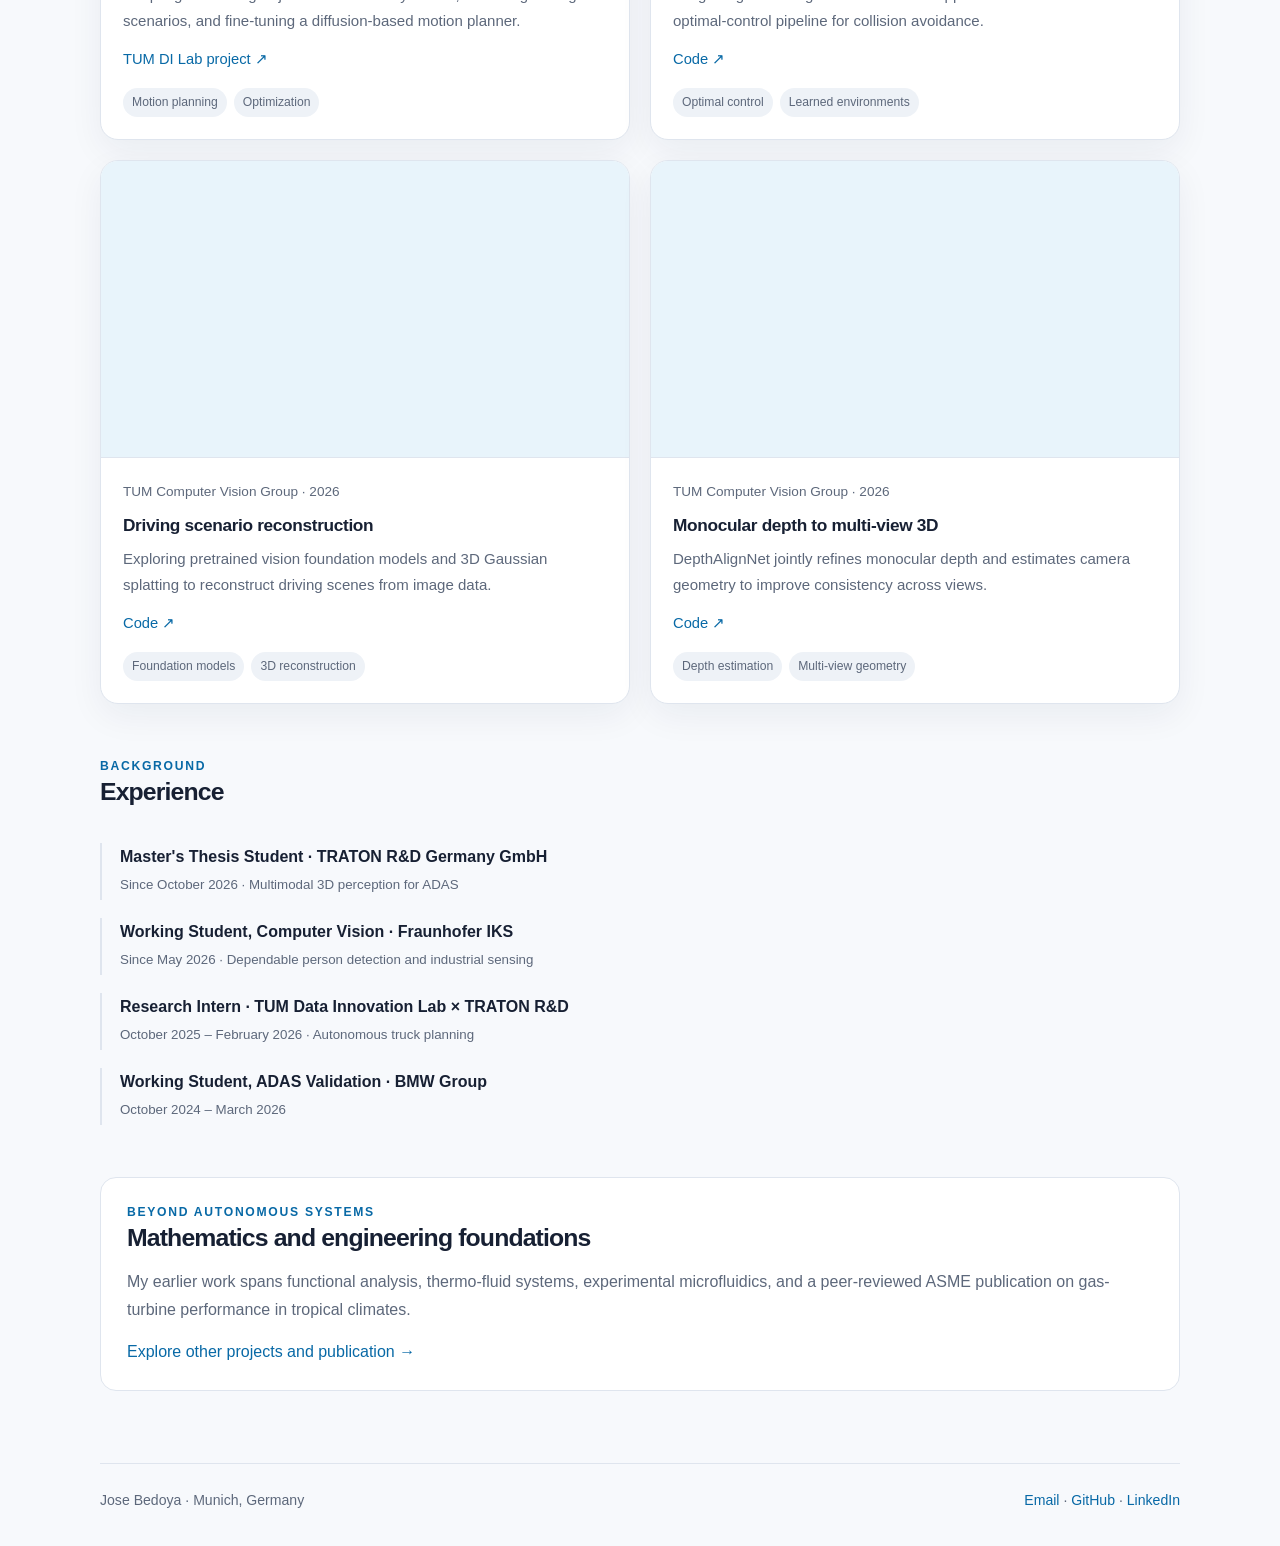
==== commit d47690b6: "Adjusted media files" ====
--- a/index.html
+++ b/index.html
@@ -6,10 +6,10 @@
 <div class="hero-actions"><a class="button primary" href="research.html">Explore research →</a><a class="button" href="https://github.com/joebarranquilla">GitHub ↗</a><a class="button" href="https://www.linkedin.com/in/jose-bedoya-916b631a0">LinkedIn ↗</a><a class="button" href="mailto:josebedoya771@gmail.com">Contact</a></div></div><img class="hero-portrait" src="assets/Foto.png" alt="Portrait of Jose Bedoya"></div></section>
 <section class="section two-col"><div><div class="eyebrow">Research direction</div><h2>Connecting learned representations with decision-making</h2><p>My background combines mathematical modeling and optimization with hands-on work in computer vision and motion planning for autonomous driving and robotics applications. I am especially interested in methods that connect what an autonomous system perceives with how it predicts, plans, and acts.</p><div class="interest-list"><span>3D multimodal perception</span><span>Learning-based planning and control</span><span>Trajectory optimization</span><span>Model predictive control</span><span>Computer vision</span><span>Autonomous and intelligent systems</span><span>Representation learning</span></div></div><aside class="callout"><div class="eyebrow">Currently</div><h3>Master's thesis · TRATON R&D</h3><p>Multimodal 3D perception for ADAS, supervised by the TUM Chair of Computer Vision & Artificial Intelligence.</p><p><a href="research.html#traton">Project overview →</a></p><hr style="border:0;border-top:1px solid var(--line);margin:18px 0"><h3>Working student · Fraunhofer Institute for Cognitive Systems IKS</h3><p>Computer vision for dependable person detection in industry use-cases.</p><p><a href="https://www.iks.fraunhofer.de/en/publications/whitepapers-studies/whitepaper-dependable-person-detection.html">Fraunhofer IKS whitepaper ↗</a></p></aside></section>
 <section class="section"><div class="section-head"><div><div class="eyebrow">Selected work</div><h2>Research projects</h2></div><a href="research.html">All research →</a></div><div class="grid">
-<article class="card"><img class="card-media" src="assets/projects/truck-adaptation.mov" alt="Illustrative schematic of truck trajectory adaptation"><div class="card-body"><div class="meta">TUM Data Innovation Lab × TRATON · 2025–2026</div><h3>Domain adaptation for autonomous trucks</h3><p>Adapting car-driving trajectories to truck dynamics, balancing driving scenarios, and fine-tuning a diffusion-based motion planner.</p><div class="project-links"><a href="https://www.mdsi.tum.de/di-lab/vergangene-projekte/ws25-traton-domain-adaptation-for-autonomous-trucks-leveraging-car-based-driving-data/">TUM DI Lab project ↗</a></div><div class="tags"><span class="tag">Motion planning</span><span class="tag">Optimization</span></div></div></article>
-<article class="card"><img class="card-media" src="assets/projects/trajectory-optimization.gif" alt="Illustrative trajectory optimization schematic"><div class="card-body"><div class="meta">TUM × Siemens · 2025</div><h3>Trajectory optimization in learned environments</h3><p>Integrating neural signed-distance-field approximations into a nonlinear optimal-control pipeline for collision avoidance.</p><div class="project-links"><a href="https://github.com/pyMSE/NLOTrajectories">Code ↗</a></div><div class="tags"><span class="tag">Optimal control</span><span class="tag">Learned environments</span></div></div></article>
-<article class="card"><img class="card-media" src="assets/projects/driving-reconstruction.mov" alt="Illustrative driving scene reconstruction schematic"><div class="card-body"><div class="meta">TUM Computer Vision Group · 2026</div><h3>Driving scenario reconstruction</h3><p>Exploring pretrained vision foundation models and 3D Gaussian splatting to reconstruct driving scenes from image data.</p><div class="project-links"><a href="https://github.com/joebarranquilla/Driving-Scene3R">Code ↗</a></div><div class="tags"><span class="tag">Foundation models</span><span class="tag">3D reconstruction</span></div></div></article>
-<article class="card"><img class="card-media" src="assets/projects/depth-alignment.gif" alt="Illustrative multi-view depth alignment schematic"><div class="card-body"><div class="meta">TUM Computer Vision Group · 2026</div><h3>Monocular depth to multi-view 3D</h3><p>DepthAlignNet jointly refines monocular depth and estimates camera geometry to improve consistency across views.</p><div class="project-links"><a href="https://github.com/LaraTompa/mono-depth-to-3DR">Code ↗</a></div><div class="tags"><span class="tag">Depth estimation</span><span class="tag">Multi-view geometry</span></div></div></article>
+<article class="card"><video class="card-media" src="assets/projects/truck-adaptation.mp4" aria-label="Illustrative schematic of truck trajectory adaptation" muted loop playsinline autoplay preload="metadata"></video><div class="card-body"><div class="meta">TUM Data Innovation Lab × TRATON · 2025–2026</div><h3>Domain adaptation for autonomous trucks</h3><p>Adapting car-driving trajectories to truck dynamics, balancing driving scenarios, and fine-tuning a diffusion-based motion planner.</p><div class="project-links"><a href="https://www.mdsi.tum.de/di-lab/vergangene-projekte/ws25-traton-domain-adaptation-for-autonomous-trucks-leveraging-car-based-driving-data/">TUM DI Lab project ↗</a></div><div class="tags"><span class="tag">Motion planning</span><span class="tag">Optimization</span></div></div></article>
+<article class="card"><video class="card-media" src="assets/projects/trajectory-optimization.mp4" aria-label="Illustrative trajectory optimization schematic" muted loop playsinline autoplay preload="metadata"></video><div class="card-body"><div class="meta">TUM × Siemens · 2025</div><h3>Trajectory optimization in learned environments</h3><p>Integrating neural signed-distance-field approximations into a nonlinear optimal-control pipeline for collision avoidance.</p><div class="project-links"><a href="https://github.com/pyMSE/NLOTrajectories">Code ↗</a></div><div class="tags"><span class="tag">Optimal control</span><span class="tag">Learned environments</span></div></div></article>
+<article class="card"><video class="card-media" src="assets/projects/driving-reconstruction.mp4" aria-label="Illustrative driving scene reconstruction schematic" muted loop playsinline autoplay preload="metadata"></video><div class="card-body"><div class="meta">TUM Computer Vision Group · 2026</div><h3>Driving scenario reconstruction</h3><p>Exploring pretrained vision foundation models and 3D Gaussian splatting to reconstruct driving scenes from image data.</p><div class="project-links"><a href="https://github.com/joebarranquilla/Driving-Scene3R">Code ↗</a></div><div class="tags"><span class="tag">Foundation models</span><span class="tag">3D reconstruction</span></div></div></article>
+<article class="card"><video class="card-media" src="assets/projects/depth-alignment.mp4" aria-label="Illustrative multi-view depth alignment schematic" muted loop playsinline autoplay preload="metadata"></video><div class="card-body"><div class="meta">TUM Computer Vision Group · 2026</div><h3>Monocular depth to multi-view 3D</h3><p>DepthAlignNet jointly refines monocular depth and estimates camera geometry to improve consistency across views.</p><div class="project-links"><a href="https://github.com/LaraTompa/mono-depth-to-3DR">Code ↗</a></div><div class="tags"><span class="tag">Depth estimation</span><span class="tag">Multi-view geometry</span></div></div></article>
 </div></section>
 <section class="section"><div class="section-head"><div><div class="eyebrow">Background</div><h2>Experience</h2></div></div><div class="timeline">
 <div class="timeline-item"><strong>Master's Thesis Student · TRATON R&D Germany GmbH</strong><small>Since October 2026 · Multimodal 3D perception for ADAS</small></div>
--- a/assets/style.css
+++ b/assets/style.css
@@ -3,8 +3,8 @@
 *{box-sizing:border-box}html{scroll-behavior:smooth}body{margin:0;background:var(--bg);color:var(--text);font:16px/1.72 Inter,-apple-system,BlinkMacSystemFont,"Segoe UI",sans-serif}
 a{color:var(--accent);text-decoration:none}a:hover{text-decoration:underline}.wrap{width:min(1080px,calc(100% - 40px));margin:auto}
 nav{display:flex;align-items:center;justify-content:space-between;gap:20px;padding:24px 0;border-bottom:1px solid var(--line)}.brand{font-weight:750;letter-spacing:-.035em;color:var(--text)}.navlinks{display:flex;gap:22px;flex-wrap:wrap}.navlinks a{font-size:.94rem;color:var(--muted)}.navlinks a[aria-current=page]{color:var(--accent);font-weight:700}
-main{padding:58px 0 72px}.eyebrow{text-transform:uppercase;letter-spacing:.14em;font-size:.76rem;font-weight:750;color:var(--accent)}h1,h2,h3,p{margin-top:0}h1{font-size:clamp(2.4rem,6vw,4.5rem);line-height:1.08;letter-spacing:-.055em;max-width:850px;margin:12px 0 20px}h2{font-size:1.55rem;letter-spacing:-.035em;line-height:1.2;margin-bottom:16px}h3{font-size:1.08rem;line-height:1.35;letter-spacing:-.02em;margin-bottom:9px}p{color:var(--muted);margin-bottom:15px}.lead{font-size:1.13rem;max-width:790px;line-height:1.8}.hero{padding:22px 0 46px}.hero-actions{display:flex;gap:12px;flex-wrap:wrap;margin-top:24px}.button{display:inline-flex;align-items:center;gap:8px;border:1px solid var(--line);border-radius:999px;padding:9px 16px;font-size:.93rem;font-weight:650;color:var(--text);background:var(--surface)}.button.primary{background:var(--accent);border-color:var(--accent);color:white}.section{margin-top:52px}.section-head{display:flex;align-items:end;justify-content:space-between;gap:20px;margin-bottom:20px}.section-head p{margin:0}.grid{display:grid;grid-template-columns:repeat(2,minmax(0,1fr));gap:20px}.card{border:1px solid var(--line);background:var(--surface);border-radius:18px;overflow:hidden;box-shadow:var(--shadow)}.card-media{display:block;width:100%;aspect-ratio:16/9;object-fit:cover;background:var(--soft);border-bottom:1px solid var(--line)}.card-body{padding:22px}.meta{font-size:.85rem;color:var(--muted);margin-bottom:10px}.tags{display:flex;gap:7px;flex-wrap:wrap;margin-top:16px}.tag{font-size:.76rem;color:var(--muted);background:var(--tag);border-radius:999px;padding:4px 9px}.card p{font-size:.94rem;margin-bottom:0}.project-list{display:grid;gap:20px}.project{display:grid;grid-template-columns:minmax(0,.85fr) minmax(0,1.35fr);gap:24px;border:1px solid var(--line);background:var(--surface);border-radius:18px;overflow:hidden;padding:18px}.project img,.project video{display:block;min-width:0;max-width:100%;width:100%;height:100%;min-height:190px;max-height:270px;object-fit:cover;border-radius:12px;background:var(--soft)}.project-content{padding:6px 6px 6px 0}.project-content p{margin-bottom:12px}.project-links{display:flex;gap:14px;flex-wrap:wrap;font-size:.92rem;margin-top:13px}.callout{padding:24px 26px;border:1px solid var(--line);border-radius:16px;background:var(--surface)}.callout p:last-child{margin-bottom:0}.two-col{display:grid;grid-template-columns:1.25fr .75fr;gap:28px}.interest-list{display:flex;flex-wrap:wrap;gap:9px}.interest-list span{border:1px solid var(--line);border-radius:999px;padding:7px 12px;color:var(--muted);font-size:.9rem}.timeline{display:grid;gap:18px}.timeline-item{border-left:2px solid var(--line);padding:0 0 2px 18px}.timeline-item strong{display:block}.timeline-item small{color:var(--muted)}footer{border-top:1px solid var(--line);padding:24px 0 34px;color:var(--muted);font-size:.88rem;display:flex;justify-content:space-between;gap:20px;flex-wrap:wrap}
-@media(max-width:720px){.wrap{width:min(100% - 28px,1080px)}nav{align-items:flex-start;flex-direction:column}.navlinks{gap:15px}main{padding-top:38px}.grid,.two-col{grid-template-columns:1fr}.project{grid-template-columns:minmax(0,1fr)}.project img,.project video{height:auto;aspect-ratio:16/9;min-height:0}.section{margin-top:40px}.card-body{padding:18px}}
+main{padding:58px 0 72px}.eyebrow{text-transform:uppercase;letter-spacing:.14em;font-size:.76rem;font-weight:750;color:var(--accent)}h1,h2,h3,p{margin-top:0}h1{font-size:clamp(2.4rem,6vw,4.5rem);line-height:1.08;letter-spacing:-.055em;max-width:850px;margin:12px 0 20px}h2{font-size:1.55rem;letter-spacing:-.035em;line-height:1.2;margin-bottom:16px}h3{font-size:1.08rem;line-height:1.35;letter-spacing:-.02em;margin-bottom:9px}p{color:var(--muted);margin-bottom:15px}.lead{font-size:1.13rem;max-width:790px;line-height:1.8}.hero{padding:22px 0 46px}.hero-actions{display:flex;gap:12px;flex-wrap:wrap;margin-top:24px}.button{display:inline-flex;align-items:center;gap:8px;border:1px solid var(--line);border-radius:999px;padding:9px 16px;font-size:.93rem;font-weight:650;color:var(--text);background:var(--surface)}.button.primary{background:var(--accent);border-color:var(--accent);color:white}.section{margin-top:52px}.section-head{display:flex;align-items:end;justify-content:space-between;gap:20px;margin-bottom:20px}.section-head p{margin:0}.grid{display:grid;grid-template-columns:repeat(2,minmax(0,1fr));gap:20px}.card{border:1px solid var(--line);background:var(--surface);border-radius:18px;overflow:hidden;box-shadow:var(--shadow)}.card-media{display:block;width:100%;aspect-ratio:16/9;object-fit:cover;background:var(--soft);border-bottom:1px solid var(--line)}.card-body{padding:22px}.meta{font-size:.85rem;color:var(--muted);margin-bottom:10px}.tags{display:flex;gap:7px;flex-wrap:wrap;margin-top:16px}.tag{font-size:.76rem;color:var(--muted);background:var(--tag);border-radius:999px;padding:4px 9px}.card p{font-size:.94rem;margin-bottom:0}.project-list{display:grid;gap:20px}.project{display:grid;grid-template-columns:minmax(0,.85fr) minmax(0,1.35fr);gap:24px;border:1px solid var(--line);background:var(--surface);border-radius:18px;overflow:hidden;padding:18px}.project img,.project video{display:block;min-width:0;max-width:100%;width:100%;height:240px;align-self:center;object-fit:cover;border-radius:12px;background:var(--soft)}.project-content{padding:6px 6px 6px 0}.project-content p{margin-bottom:12px}.project-links{display:flex;gap:14px;flex-wrap:wrap;font-size:.92rem;margin-top:13px}.callout{padding:24px 26px;border:1px solid var(--line);border-radius:16px;background:var(--surface)}.callout p:last-child{margin-bottom:0}.two-col{display:grid;grid-template-columns:1.25fr .75fr;gap:28px}.interest-list{display:flex;flex-wrap:wrap;gap:9px}.interest-list span{border:1px solid var(--line);border-radius:999px;padding:7px 12px;color:var(--muted);font-size:.9rem}.timeline{display:grid;gap:18px}.timeline-item{border-left:2px solid var(--line);padding:0 0 2px 18px}.timeline-item strong{display:block}.timeline-item small{color:var(--muted)}footer{border-top:1px solid var(--line);padding:24px 0 34px;color:var(--muted);font-size:.88rem;display:flex;justify-content:space-between;gap:20px;flex-wrap:wrap}
+@media(max-width:720px){.wrap{width:min(100% - 28px,1080px)}nav{align-items:flex-start;flex-direction:column}.navlinks{gap:15px}main{padding-top:38px}.grid,.two-col{grid-template-columns:1fr}.project{grid-template-columns:minmax(0,1fr)}.project img,.project video{height:auto;aspect-ratio:16/9}.section{margin-top:40px}.card-body{padding:18px}}
 .project--text-only{grid-template-columns:1fr}
 .hero-layout{display:grid;grid-template-columns:minmax(0,1.65fr) minmax(260px,.75fr);gap:56px;align-items:center}.hero-copy{min-width:0}.hero-name{font-size:4rem;line-height:1.02;letter-spacing:0;font-weight:780;margin:12px 0 22px}.hero-portrait{width:100%;max-width:180px;max-height:460px;aspect-ratio:4/5;background:var(--soft);border:1px solid var(--line);border-radius:16px;object-fit:cover;justify-self:center}
 @media(max-width:720px){.hero-layout{grid-template-columns:1fr;gap:30px}.hero-name{font-size:3rem}.hero-portrait{max-width:150px}}
